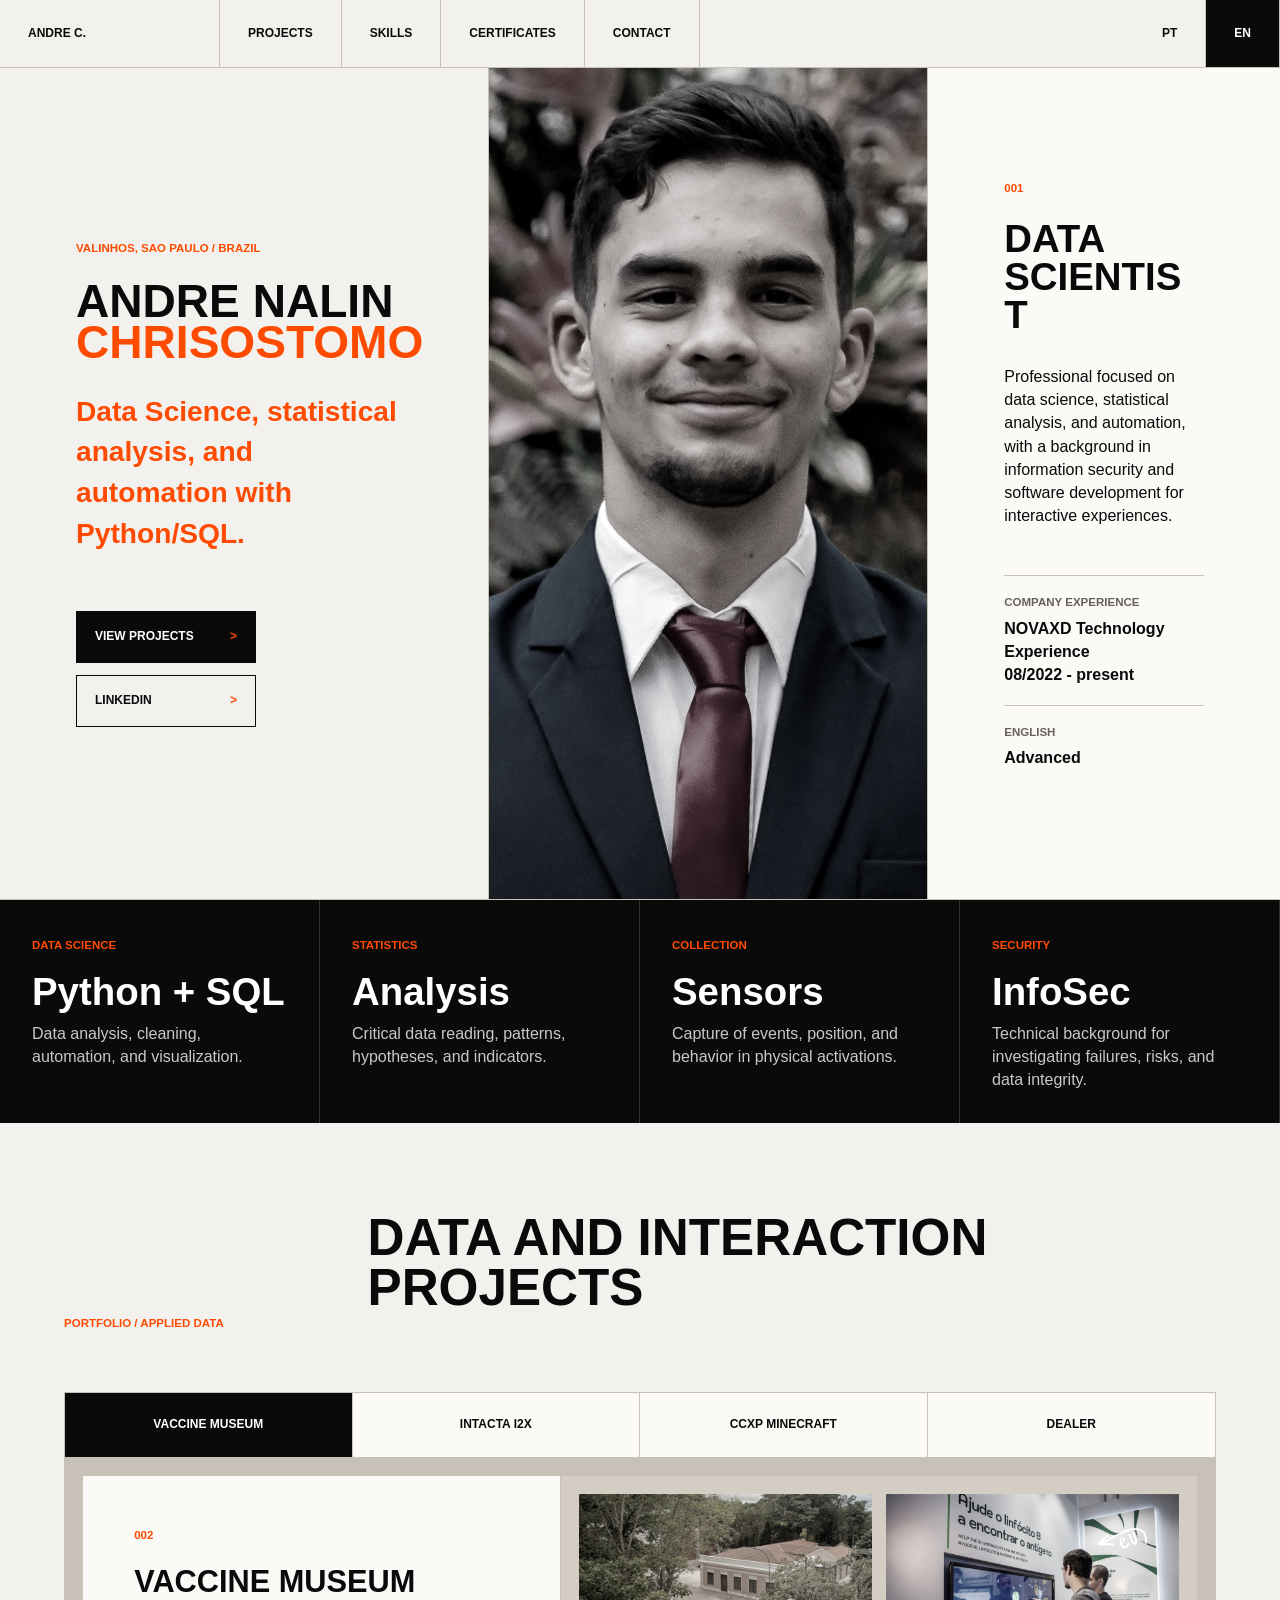
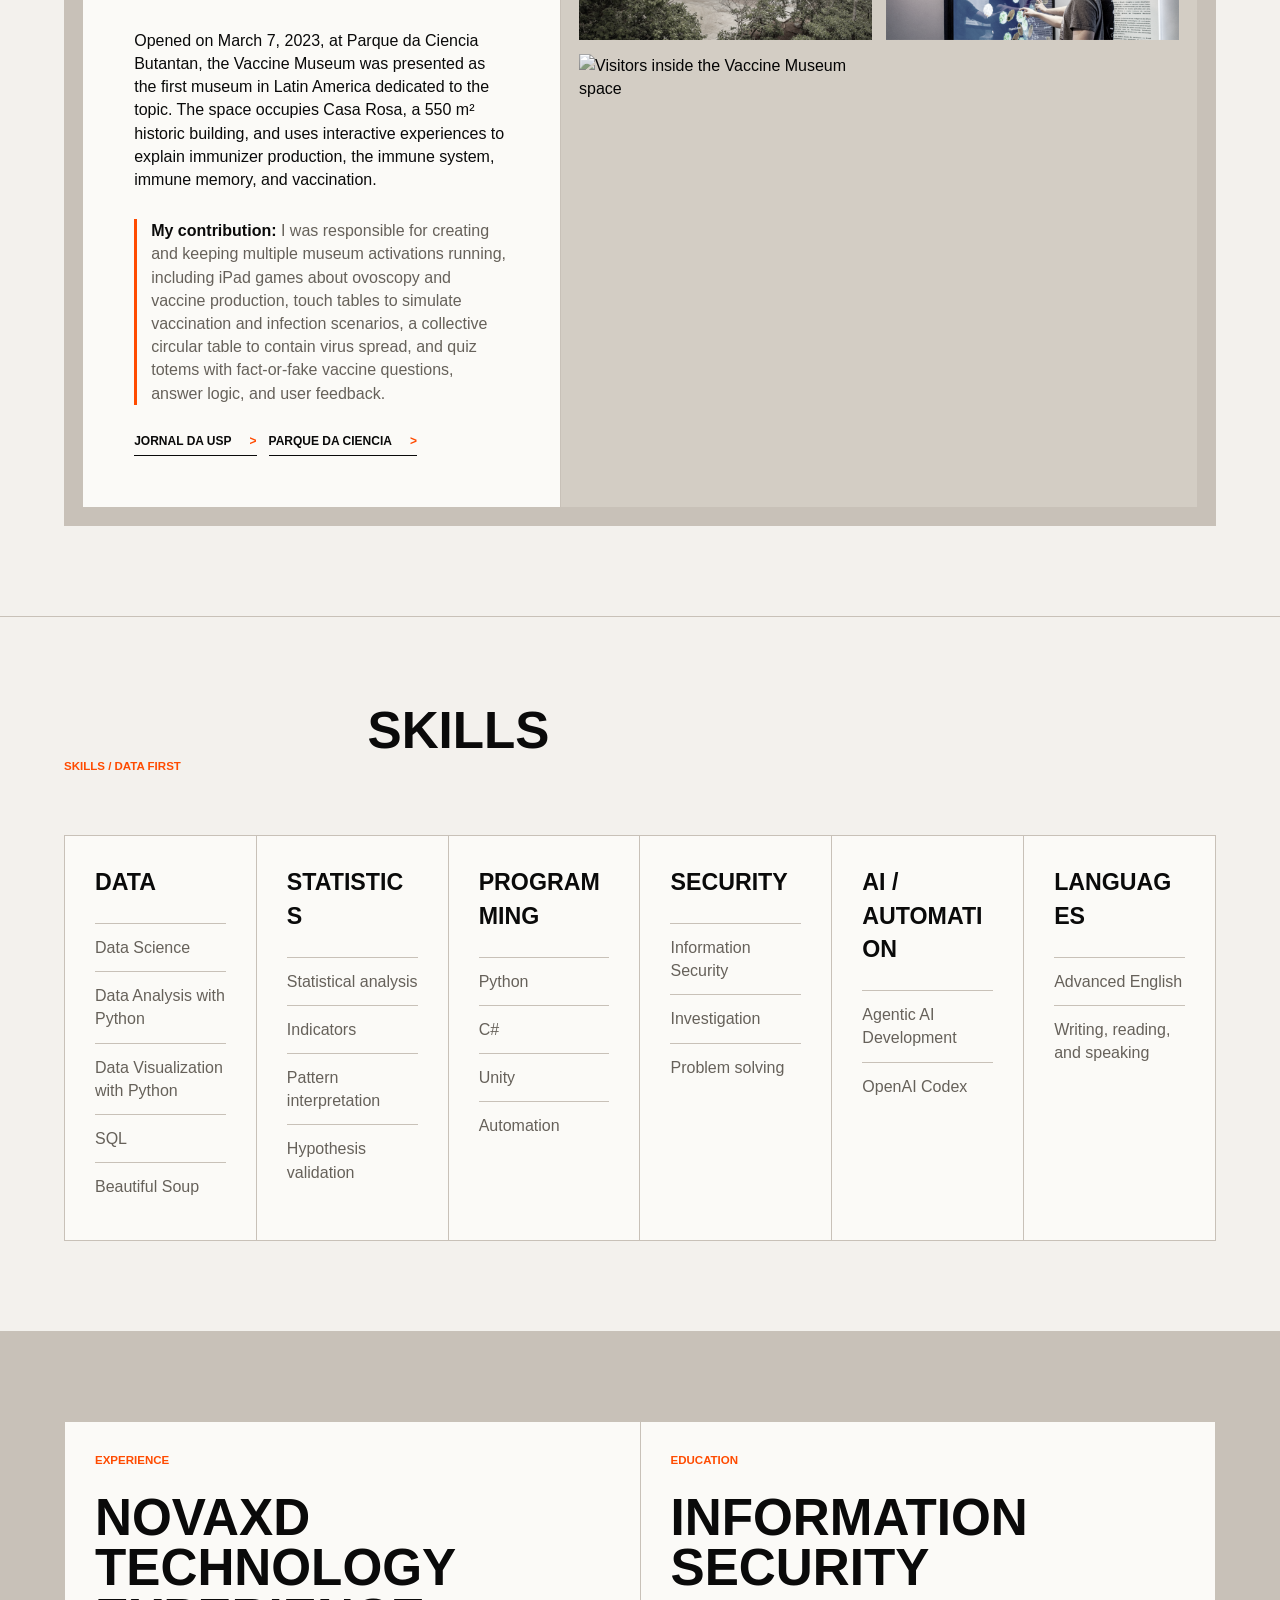
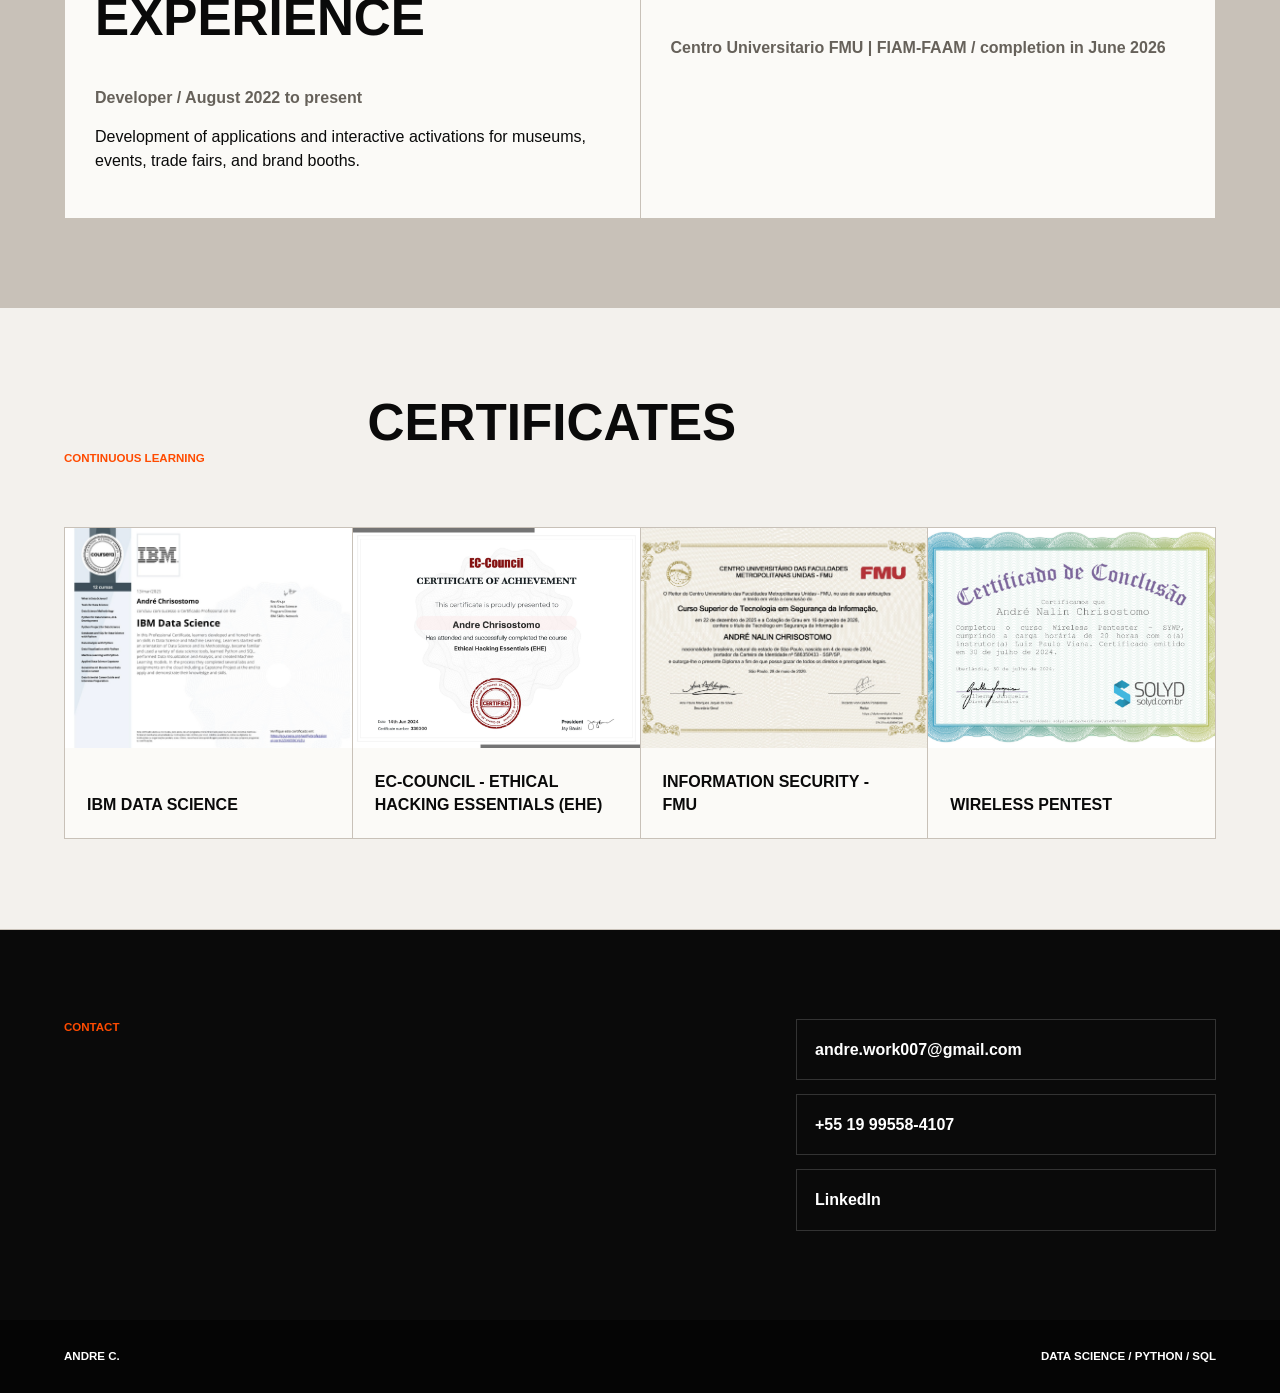
==== en.html @ 128c8c7e "Add language switcher" ====
<!doctype html>
<html lang="en">
  <head>
    <meta charset="utf-8">
    <meta name="viewport" content="width=device-width, initial-scale=1">
    <meta
      name="description"
      content="Resume of Andre Nalin Chrisostomo: data science, statistical analysis, Python, SQL, and data-oriented interactive projects."
    >
    <title>Andre Nalin Chrisostomo | Data Science, Python and SQL</title>
    <link rel="stylesheet" href="styles.css">
  </head>
  <body>
    <header class="site-header" aria-label="Main navigation">
      <a class="brand" href="en.html#top" aria-label="Andre Chrisostomo home">ANDRE C.</a>
      <nav>
        <a href="#projetos">Projects</a>
        <a href="#skills">Skills</a>
        <a href="#certificados">Certificates</a>
        <a href="#contato">Contact</a>
      </nav>
      <div class="language-switch" aria-label="Select language">
        <a href="index.html">PT</a>
        <a href="en.html" aria-current="page">EN</a>
      </div>
    </header>

    <main id="top">
      <section class="hero grid-panel" aria-labelledby="hero-title">
        <div class="hero-copy">
          <p class="eyebrow">Valinhos, Sao Paulo / Brazil</p>
          <h1 id="hero-title">
            ANDRE NALIN<br>
            <span>CHRISOSTOMO</span>
          </h1>
          <p class="lead">Data Science, statistical analysis, and automation with Python/SQL.</p>
          <div class="hero-actions" aria-label="Primary actions">
            <a class="button primary" href="#projetos">View projects</a>
            <a
              class="button"
              href="https://www.linkedin.com/in/andre-chrisostomo/"
              target="_blank"
              rel="noopener noreferrer"
            >LinkedIn</a>
          </div>
        </div>
        <figure class="hero-photo">
          <img src="foto-perfil.jpg" alt="Professional portrait of Andre Nalin Chrisostomo">
        </figure>
        <aside class="hero-card" aria-label="Professional summary">
          <p class="section-index">001</p>
          <h2>Data Scientist</h2>
          <p>
            Professional focused on data science, statistical analysis, and
            automation, with a background in information security and software
            development for interactive experiences.
          </p>
          <dl class="quick-facts">
            <div>
              <dt>Company experience</dt>
              <dd>NOVAXD Technology Experience<br>08/2022 - present</dd>
            </div>
            <div>
              <dt>English</dt>
              <dd>Advanced</dd>
            </div>
          </dl>
        </aside>
      </section>

      <section class="metrics" aria-label="Focus areas">
        <article>
          <span>Data Science</span>
          <strong>Python + SQL</strong>
          <p>Data analysis, cleaning, automation, and visualization.</p>
        </article>
        <article>
          <span>Statistics</span>
          <strong>Analysis</strong>
          <p>Critical data reading, patterns, hypotheses, and indicators.</p>
        </article>
        <article>
          <span>Collection</span>
          <strong>Sensors</strong>
          <p>Capture of events, position, and behavior in physical activations.</p>
        </article>
        <article>
          <span>Security</span>
          <strong>InfoSec</strong>
          <p>Technical background for investigating failures, risks, and data integrity.</p>
        </article>
      </section>

      <section id="projetos" class="section collection" aria-labelledby="projects-title">
        <div class="section-head">
          <p class="eyebrow">Portfolio / Applied data</p>
          <h2 id="projects-title">Data and interaction projects</h2>
        </div>

        <div class="project-tabs">
          <input type="radio" name="project-tab" id="tab-museu" checked>
          <input type="radio" name="project-tab" id="tab-intacta">
          <input type="radio" name="project-tab" id="tab-ccxp">
          <input type="radio" name="project-tab" id="tab-dealer">

          <div class="tab-list" role="tablist" aria-label="Featured projects">
            <label for="tab-museu" id="label-museu">Vaccine Museum</label>
            <label for="tab-intacta" id="label-intacta">Intacta i2x</label>
            <label for="tab-ccxp" id="label-ccxp">CCXP Minecraft</label>
            <label for="tab-dealer" id="label-dealer">Dealer</label>
          </div>

          <div class="tab-panels">
            <article class="tab-panel panel-museu" role="tabpanel" aria-labelledby="label-museu">
              <div class="project-copy">
                <p class="section-index">002</p>
                <h3>Vaccine Museum</h3>
                <p>
                  Opened on March 7, 2023, at Parque da Ciencia Butantan, the
                  Vaccine Museum was presented as the first museum in Latin America
                  dedicated to the topic. The space occupies Casa Rosa, a 550 m²
                  historic building, and uses interactive experiences to explain
                  immunizer production, the immune system, immune memory, and vaccination.
                </p>
                <p class="participation">
                  <strong>My contribution:</strong> I was responsible for creating
                  and keeping multiple museum activations running, including iPad
                  games about ovoscopy and vaccine production, touch tables to
                  simulate vaccination and infection scenarios, a collective circular
                  table to contain virus spread, and quiz totems with fact-or-fake
                  vaccine questions, answer logic, and user feedback.
                </p>
                <div class="link-row">
                  <a
                    href="https://jornal.usp.br/institucional/instituto-butantan-inaugura-o-primeiro-museu-da-vacina-da-america-latina/"
                    target="_blank"
                    rel="noopener noreferrer"
                  >Jornal da USP</a>
                  <a
                    href="https://parquedaciencia.butantan.gov.br/programacao/atracoes/museu-da-vacina"
                    target="_blank"
                    rel="noopener noreferrer"
                  >Parque da Ciencia</a>
                </div>
              </div>
              <div class="project-gallery" aria-label="Vaccine Museum images">
                <img src="MUSEU%20DA%20VACINA/Casa%20Rosa-3553e892b69c9b0f.jpg" alt="Casa Rosa at Parque da Ciencia Butantan">
                <img src="MUSEU%20DA%20VACINA/eu%20jogando.png" alt="Andre testing an interactive activation at the Vaccine Museum">
                <img src="MUSEU%20DA%20VACINA/eu%20na%20multid%C3%A3o.png" alt="Visitors inside the Vaccine Museum space">
              </div>
            </article>

            <article class="tab-panel panel-intacta no-gallery" role="tabpanel" aria-labelledby="label-intacta">
              <div class="project-copy">
                <p class="section-index">003</p>
                <h3>Intacta i2x</h3>
                <p>
                  Intacta 2 Xtend is a soybean biotechnology platform associated
                  with protection against key crop caterpillars and tolerance to
                  glyphosate and dicamba herbicides. Activations at agribusiness
                  fairs work as technical communication experiences to explain
                  crop management, productivity, and field technology.
                </p>
                <p class="participation">
                  <strong>My contribution:</strong> I developed interactions linked
                  to Intacta's cashback system and a visual decision-making
                  experience where the user needed to contain a pest before it
                  took over the crop field.
                </p>
                <div class="link-row">
                  <a
                    href="https://www.intactabr.com.br/pt-br/biotecnologias/intacta2-xtend.html"
                    target="_blank"
                    rel="noopener noreferrer"
                  >Intacta</a>
                  <a
                    href="https://www.bayer.com.br/pt-br/imprensa/noticias/2021/aprovacao-da-tecnologia-intacta-2xtend-pela-uniao-europeia"
                    target="_blank"
                    rel="noopener noreferrer"
                  >Bayer</a>
                </div>
              </div>
            </article>

            <article class="tab-panel panel-ccxp" role="tabpanel" aria-labelledby="label-ccxp">
              <div class="project-copy">
                <p class="section-index">004</p>
                <h3>CCXP Minecraft</h3>
                <p>
                  CCXP24 took place from December 5 to 8, 2024, in Sao Paulo, as a
                  major pop culture and geek entertainment convention. Warner Bros.
                  Pictures brought an interactive booth with special activations
                  for A Minecraft Movie, connecting the film campaign to a physical
                  fan experience.
                </p>
                <p class="participation">
                  <strong>My contribution:</strong> I was responsible for the
                  interaction data capture and interpretation system. Using a LiDAR
                  designed for indoor mapping, I built a system capable of detecting
                  laser interference within a defined area, calculating the
                  interference position, and sending that data to the interaction
                  in real time.
                </p>
                <div class="link-row">
                  <a
                    href="https://ccxp.com.br/imprensa/warner-bros-discovery-confirma-participacao-na-ccxp-24/"
                    target="_blank"
                    rel="noopener noreferrer"
                  >CCXP</a>
                  <a
                    href="https://gshow.globo.com/cultura-pop/noticia/ccxp-24-tudo-o-que-voce-precisa-saber-sobre-o-evento.ghtml"
                    target="_blank"
                    rel="noopener noreferrer"
                  >Gshow</a>
                </div>
              </div>
              <div class="project-gallery" aria-label="CCXP Minecraft activation images">
                <img src="CCXP/ativa%C3%A7%C3%A3o.jpg" alt="Interactive activation at the CCXP booth">
                <img src="CCXP/eu%20na%20ccxp.jpg" alt="Andre at CCXP">
                <img src="CCXP/eu%20programando.jpg" alt="Andre programming an activation at CCXP">
              </div>
            </article>

            <article class="tab-panel panel-dealer no-gallery" role="tabpanel" aria-labelledby="label-dealer">
              <div class="project-copy">
                <p class="section-index">005</p>
                <h3>Dealer / SemanAudio</h3>
                <p>
                  SemanAudio Sao Paulo 2026 was a technical and professional event
                  focused on the audio, lighting, LED, structure, and audiovisual
                  market. Dealer participated with a booth aimed at professionals
                  from the sector in a Sao Paulo edition.
                </p>
                <p class="participation">
                  <strong>My contribution:</strong> I developed an interactive quiz
                  to test participants' listening training, with challenges involving
                  stereo perception, frequency, delay, and other technical audio
                  aspects, turning user answers into a comparable result inside
                  the experience.
                </p>
                <div class="link-row">
                  <a
                    href="https://visitesaopaulo.com/evento/semanaudio-2026-2026/"
                    target="_blank"
                    rel="noopener noreferrer"
                  >SemanAudio</a>
                  <a
                    href="https://www.facebook.com/Dealerav/videos/primeiro-dia-de-semanaudio-sp-2026-foi-um-verdadeiro-sucesso-nosso-stand-bombou-/1621134702478660/"
                    target="_blank"
                    rel="noopener noreferrer"
                  >Dealer</a>
                </div>
              </div>
            </article>
          </div>
        </div>
      </section>

      <section id="skills" class="section skills-section" aria-labelledby="skills-title">
        <div class="section-head">
          <p class="eyebrow">Skills / Data first</p>
          <h2 id="skills-title">Skills</h2>
        </div>
        <div class="skills-grid">
          <article>
            <h3>Data</h3>
            <ul>
              <li>Data Science</li>
              <li>Data Analysis with Python</li>
              <li>Data Visualization with Python</li>
              <li>SQL</li>
              <li>Beautiful Soup</li>
            </ul>
          </article>
          <article>
            <h3>Statistics</h3>
            <ul>
              <li>Statistical analysis</li>
              <li>Indicators</li>
              <li>Pattern interpretation</li>
              <li>Hypothesis validation</li>
            </ul>
          </article>
          <article>
            <h3>Programming</h3>
            <ul>
              <li>Python</li>
              <li>C#</li>
              <li>Unity</li>
              <li>Automation</li>
            </ul>
          </article>
          <article>
            <h3>Security</h3>
            <ul>
              <li>Information Security</li>
              <li>Investigation</li>
              <li>Problem solving</li>
            </ul>
          </article>
          <article>
            <h3>AI / Automation</h3>
            <ul>
              <li>Agentic AI Development</li>
              <li>OpenAI Codex</li>
            </ul>
          </article>
          <article>
            <h3>Languages</h3>
            <ul>
              <li>Advanced English</li>
              <li>Writing, reading, and speaking</li>
            </ul>
          </article>
        </div>
      </section>

      <section class="section split" aria-labelledby="experience-title">
        <div>
          <p class="eyebrow">Experience</p>
          <h2 id="experience-title">NOVAXD Technology Experience</h2>
          <p class="lead-small">Developer / August 2022 to present</p>
          <p>
            Development of applications and interactive activations for museums,
            events, trade fairs, and brand booths.
          </p>
        </div>
        <div>
          <p class="eyebrow">Education</p>
          <h2>Information Security</h2>
          <p class="lead-small">Centro Universitario FMU | FIAM-FAAM / completion in June 2026</p>
        </div>
      </section>

      <section id="certificados" class="section certificates" aria-labelledby="cert-title">
        <div class="section-head">
          <p class="eyebrow">Continuous learning</p>
          <h2 id="cert-title">Certificates</h2>
        </div>
        <div class="certificate-grid">
          <a href="CERTIFICADOS/ibm%20data%20science.jpg" target="_blank" rel="noopener noreferrer">
            <img src="CERTIFICADOS/ibm%20data%20science.jpg" alt="IBM Data Science certificate">
            <span>IBM Data Science</span>
          </a>
          <a href="CERTIFICADOS/ec.jpg" target="_blank" rel="noopener noreferrer">
            <img src="CERTIFICADOS/ec.jpg" alt="EC-Council Ethical Hacking Essentials certificate">
            <span>EC-Council - Ethical Hacking Essentials (EHE)</span>
          </a>
          <a href="CERTIFICADOS/gradua%C3%A7%C3%A3o%20.jpg" target="_blank" rel="noopener noreferrer">
            <img src="CERTIFICADOS/gradua%C3%A7%C3%A3o%20.jpg" alt="Graduation document">
            <span>Information Security - FMU</span>
          </a>
          <a href="CERTIFICADOS/wireless%20pentest.pdf" target="_blank" rel="noopener noreferrer">
            <img src="CERTIFICADOS/wireless-pentest.png" alt="Wireless Pentest certificate">
            <span>Wireless Pentest</span>
          </a>
        </div>
      </section>

      <section id="contato" class="contact" aria-labelledby="contact-label">
        <div>
          <p id="contact-label" class="eyebrow">Contact</p>
        </div>
        <address>
          <a href="mailto:andre.work007@gmail.com">andre.work007@gmail.com</a>
          <a href="https://wa.me/5519995584107" target="_blank" rel="noopener noreferrer">+55 19 99558-4107</a>
          <a href="https://www.linkedin.com/in/andre-chrisostomo/" target="_blank" rel="noopener noreferrer">LinkedIn</a>
        </address>
      </section>
    </main>

    <footer class="site-footer">
      <span>ANDRE C.</span>
      <span>Data Science / Python / SQL</span>
    </footer>
  </body>
</html>
---- styles.css ----
:root {
  color-scheme: light;
  --bg: #f3f1ed;
  --ink: #0a0a0a;
  --muted: #66615a;
  --line: #c8c1b8;
  --accent: #ff4b00;
  --panel: #fbfaf7;
}

* {
  box-sizing: border-box;
}

html {
  scroll-behavior: smooth;
}

body {
  margin: 0;
  background: var(--bg);
  color: var(--ink);
  font-family: Arial, Helvetica, sans-serif;
  line-height: 1.45;
}

a {
  color: inherit;
  text-decoration: none;
}

a:focus-visible,
button:focus-visible {
  outline: 3px solid var(--accent);
  outline-offset: 3px;
}

img {
  display: block;
  max-width: 100%;
}

.site-header {
  position: sticky;
  top: 0;
  z-index: 10;
  display: grid;
  grid-template-columns: 220px 1fr auto;
  min-height: 68px;
  border-bottom: 1px solid var(--line);
  background: rgba(243, 241, 237, 0.94);
  backdrop-filter: blur(12px);
}

.brand,
.site-header nav a,
.language-switch a {
  display: flex;
  align-items: center;
  border-right: 1px solid var(--line);
  padding: 0 28px;
  font-size: 0.75rem;
  font-weight: 800;
  letter-spacing: 0;
  text-transform: uppercase;
}

.site-header nav {
  display: flex;
}

.language-switch {
  display: flex;
}

.language-switch a[aria-current="page"] {
  background: var(--ink);
  color: white;
}

.site-header nav a:hover,
.language-switch a:hover,
.link-row a:hover,
.contact a:hover {
  color: var(--accent);
}

.grid-panel {
  border-bottom: 1px solid var(--line);
}

.hero {
  display: grid;
  grid-template-columns: minmax(280px, 1fr) minmax(300px, 0.9fr) minmax(280px, 0.72fr);
  min-height: calc(100vh - 68px);
}

.hero-copy,
.hero-card {
  padding: clamp(32px, 6vw, 76px);
}

.hero-copy {
  display: flex;
  flex-direction: column;
  justify-content: center;
  border-right: 1px solid var(--line);
}

.eyebrow,
.section-index {
  margin: 0 0 24px;
  color: var(--accent);
  font-size: 0.72rem;
  font-weight: 800;
  text-transform: uppercase;
}

h1,
h2,
h3,
p {
  margin-top: 0;
}

h1 {
  margin-bottom: 28px;
  font-size: clamp(2.8rem, 3.6vw, 5.1rem);
  line-height: 0.9;
  text-transform: uppercase;
}

h1 span,
.lead {
  color: var(--accent);
}

.lead {
  max-width: 560px;
  font-size: clamp(1.35rem, 2.2vw, 2rem);
  font-weight: 800;
}

.lead-small {
  color: var(--muted);
  font-weight: 800;
}

.hero-actions,
.link-row {
  display: flex;
  flex-wrap: wrap;
  gap: 12px;
  margin-top: 28px;
}

.button {
  display: inline-flex;
  align-items: center;
  justify-content: space-between;
  min-width: 180px;
  min-height: 52px;
  border: 1px solid var(--ink);
  padding: 0 18px;
  font-size: 0.75rem;
  font-weight: 800;
  text-transform: uppercase;
}

.button::after,
.link-row a::after {
  content: ">";
  color: var(--accent);
  margin-left: 18px;
}

.button.primary {
  background: var(--ink);
  color: white;
}

.hero-photo {
  min-height: 520px;
  margin: 0;
  border-right: 1px solid var(--line);
  background: #111;
}

.hero-photo img {
  width: 100%;
  height: 100%;
  object-fit: cover;
  filter: grayscale(0.9) contrast(1.08);
}

.hero-card {
  display: flex;
  flex-direction: column;
  justify-content: center;
  background: var(--panel);
}

.section h2,
.contact h2 {
  font-size: clamp(2rem, 4vw, 4.25rem);
  line-height: 0.98;
  text-transform: uppercase;
}

.hero-card h2 {
  font-size: clamp(2rem, 3vw, 3.75rem);
  line-height: 0.98;
  overflow-wrap: anywhere;
  text-transform: uppercase;
}

.quick-facts {
  margin: 32px 0 0;
}

.quick-facts div {
  border-top: 1px solid var(--line);
  padding: 18px 0;
}

.quick-facts dt {
  color: var(--muted);
  font-size: 0.72rem;
  font-weight: 800;
  text-transform: uppercase;
}

.quick-facts dd {
  margin: 6px 0 0;
  font-weight: 800;
}

.metrics {
  display: grid;
  grid-template-columns: repeat(4, 1fr);
  background: var(--ink);
  color: white;
}

.metrics article {
  min-height: 170px;
  border-right: 1px solid #333;
  padding: 32px;
}

.metrics span {
  color: var(--accent);
  font-size: 0.72rem;
  font-weight: 800;
  text-transform: uppercase;
}

.metrics strong {
  display: block;
  margin: 18px 0 10px;
  font-size: clamp(1.7rem, 3vw, 3rem);
  line-height: 1;
}

.metrics p {
  color: #c9c9c9;
  margin: 0;
}

.section {
  padding: clamp(48px, 7vw, 96px) clamp(20px, 5vw, 72px);
  border-bottom: 1px solid var(--line);
}

.section-head {
  display: grid;
  grid-template-columns: minmax(180px, 0.32fr) 1fr;
  gap: 32px;
  align-items: end;
  margin-bottom: 36px;
}

.skills-grid,
.certificate-grid,
.split {
  display: grid;
  gap: 1px;
  background: var(--line);
  border: 1px solid var(--line);
}

.tab-panel,
.skills-grid article,
.split > div,
.certificate-grid a {
  background: var(--panel);
}

.project-tabs {
  position: relative;
  overflow: hidden;
  border: 1px solid var(--line);
  background: var(--panel);
}

.project-tabs > input {
  position: absolute;
  top: 0;
  left: 0;
  opacity: 0;
  width: 1px;
  height: 1px;
}

.tab-list {
  display: grid;
  grid-template-columns: repeat(4, 1fr);
  border-bottom: 1px solid var(--line);
}

.tab-list label {
  display: flex;
  min-height: 64px;
  align-items: center;
  justify-content: center;
  border-right: 1px solid var(--line);
  cursor: pointer;
  font-size: 0.75rem;
  font-weight: 900;
  text-align: center;
  text-transform: uppercase;
}

.tab-list label:last-child {
  border-right: 0;
}

.tab-list label:hover {
  color: var(--accent);
}

#tab-museu:checked ~ .tab-list label[for="tab-museu"],
#tab-intacta:checked ~ .tab-list label[for="tab-intacta"],
#tab-ccxp:checked ~ .tab-list label[for="tab-ccxp"],
#tab-dealer:checked ~ .tab-list label[for="tab-dealer"] {
  background: var(--ink);
  color: white;
}

#tab-museu:focus-visible ~ .tab-list label[for="tab-museu"],
#tab-intacta:focus-visible ~ .tab-list label[for="tab-intacta"],
#tab-ccxp:focus-visible ~ .tab-list label[for="tab-ccxp"],
#tab-dealer:focus-visible ~ .tab-list label[for="tab-dealer"] {
  outline: 3px solid var(--accent);
  outline-offset: -3px;
}

.tab-panels {
  display: grid;
}

.tab-panel {
  display: none;
  grid-template-columns: minmax(320px, 0.75fr) minmax(320px, 1fr);
  gap: 1px;
  min-height: 360px;
  background: var(--line);
  padding: 18px;
}

.tab-panel.no-gallery {
  grid-template-columns: 1fr;
}

#tab-museu:checked ~ .tab-panels .panel-museu,
#tab-intacta:checked ~ .tab-panels .panel-intacta,
#tab-ccxp:checked ~ .tab-panels .panel-ccxp,
#tab-dealer:checked ~ .tab-panels .panel-dealer {
  display: grid;
}

.project-copy {
  display: flex;
  flex-direction: column;
  justify-content: center;
  background: var(--panel);
  padding: clamp(28px, 4vw, 56px);
}

.tab-panel h3 {
  font-size: clamp(1.8rem, 2.4vw, 3rem);
  line-height: 1;
  text-transform: uppercase;
}

.participation {
  border-left: 3px solid var(--accent);
  margin: 12px 0 0;
  padding-left: 14px;
  color: var(--muted);
}

.participation strong {
  color: var(--ink);
}

.project-gallery {
  display: grid;
  grid-template-columns: repeat(2, minmax(0, 1fr));
  align-content: start;
  gap: 14px;
  background: #d3cdc4;
  padding: 18px;
}

.project-gallery img {
  width: 100%;
  height: auto;
  object-fit: contain;
  filter: grayscale(0.75) contrast(1.05);
}

.skills-grid h3 {
  font-size: 1.45rem;
  overflow-wrap: anywhere;
  text-transform: uppercase;
}

.link-row a {
  border-bottom: 1px solid var(--ink);
  padding-bottom: 5px;
  font-size: 0.75rem;
  font-weight: 800;
  text-transform: uppercase;
}

.skills-grid {
  grid-template-columns: repeat(auto-fit, minmax(180px, 1fr));
}

.skills-grid article,
.split > div {
  min-width: 0;
  padding: 30px;
}

.skills-grid ul {
  margin: 0;
  padding: 0;
  list-style: none;
}

.skills-grid li {
  border-top: 1px solid var(--line);
  padding: 12px 0;
  color: var(--muted);
}

.split {
  grid-template-columns: 1fr 1fr;
}

.certificate-grid {
  grid-template-columns: repeat(4, 1fr);
}

.certificate-grid a {
  display: grid;
  grid-template-rows: 220px auto;
  min-height: 300px;
}

.certificate-grid img {
  width: 100%;
  height: 220px;
  object-fit: cover;
  object-position: top;
  filter: grayscale(0.2);
}

.certificate-grid span:not(.pdf-card) {
  align-self: end;
  padding: 22px;
  font-weight: 800;
  text-transform: uppercase;
}

.pdf-card {
  display: flex;
  align-items: center;
  justify-content: center;
  min-height: 220px;
  background: var(--ink);
  color: var(--accent);
  font-size: 4rem;
  font-weight: 900;
}

.contact {
  display: grid;
  grid-template-columns: 1fr minmax(280px, 420px);
  gap: 36px;
  padding: clamp(48px, 7vw, 96px) clamp(20px, 5vw, 72px);
  background: var(--ink);
  color: white;
}

.contact address {
  display: grid;
  gap: 14px;
  align-content: center;
  font-style: normal;
}

.contact a {
  border: 1px solid #333;
  padding: 18px;
  font-weight: 800;
  overflow-wrap: anywhere;
}

.site-footer {
  display: flex;
  justify-content: space-between;
  gap: 20px;
  padding: 28px clamp(20px, 5vw, 72px);
  background: #050505;
  color: white;
  font-size: 0.72rem;
  font-weight: 800;
  text-transform: uppercase;
}

@media (max-width: 980px) {
  .site-header {
    grid-template-columns: 1fr;
  }

  .brand {
    min-height: 56px;
    border-bottom: 1px solid var(--line);
  }

  .site-header nav {
    overflow-x: auto;
  }

  .language-switch {
    border-top: 1px solid var(--line);
  }

  .language-switch a {
    min-height: 48px;
    width: 50%;
    justify-content: center;
  }

  .site-header nav a {
    min-height: 52px;
    white-space: nowrap;
  }

  .hero,
  .section-head,
  .skills-grid,
  .certificate-grid,
  .split,
  .contact {
    grid-template-columns: 1fr;
  }

  .hero {
    min-height: auto;
  }

  .hero-copy,
  .hero-photo,
  .hero-card {
    border-right: 0;
    border-bottom: 1px solid var(--line);
  }

  .hero-photo {
    min-height: 420px;
  }

  .tab-list,
  .tab-panel {
    grid-template-columns: 1fr;
  }

  .tab-panel {
    min-height: auto;
    padding: 12px;
  }

  .project-gallery img {
    height: 220px;
  }

  .metrics {
    grid-template-columns: repeat(2, 1fr);
  }
}

@media (max-width: 560px) {
  .brand,
  .site-header nav a,
  .language-switch a {
    padding: 0 16px;
  }

  .hero-copy,
  .hero-card,
  .section,
  .contact {
    padding: 32px 18px;
  }

  .metrics {
    grid-template-columns: 1fr;
  }

  .metrics article {
    min-height: auto;
  }

  .button {
    width: 100%;
  }

  .project-gallery {
    grid-template-columns: 1fr;
  }

  .project-gallery img {
    height: 190px;
  }

  .site-footer {
    flex-direction: column;
  }
}
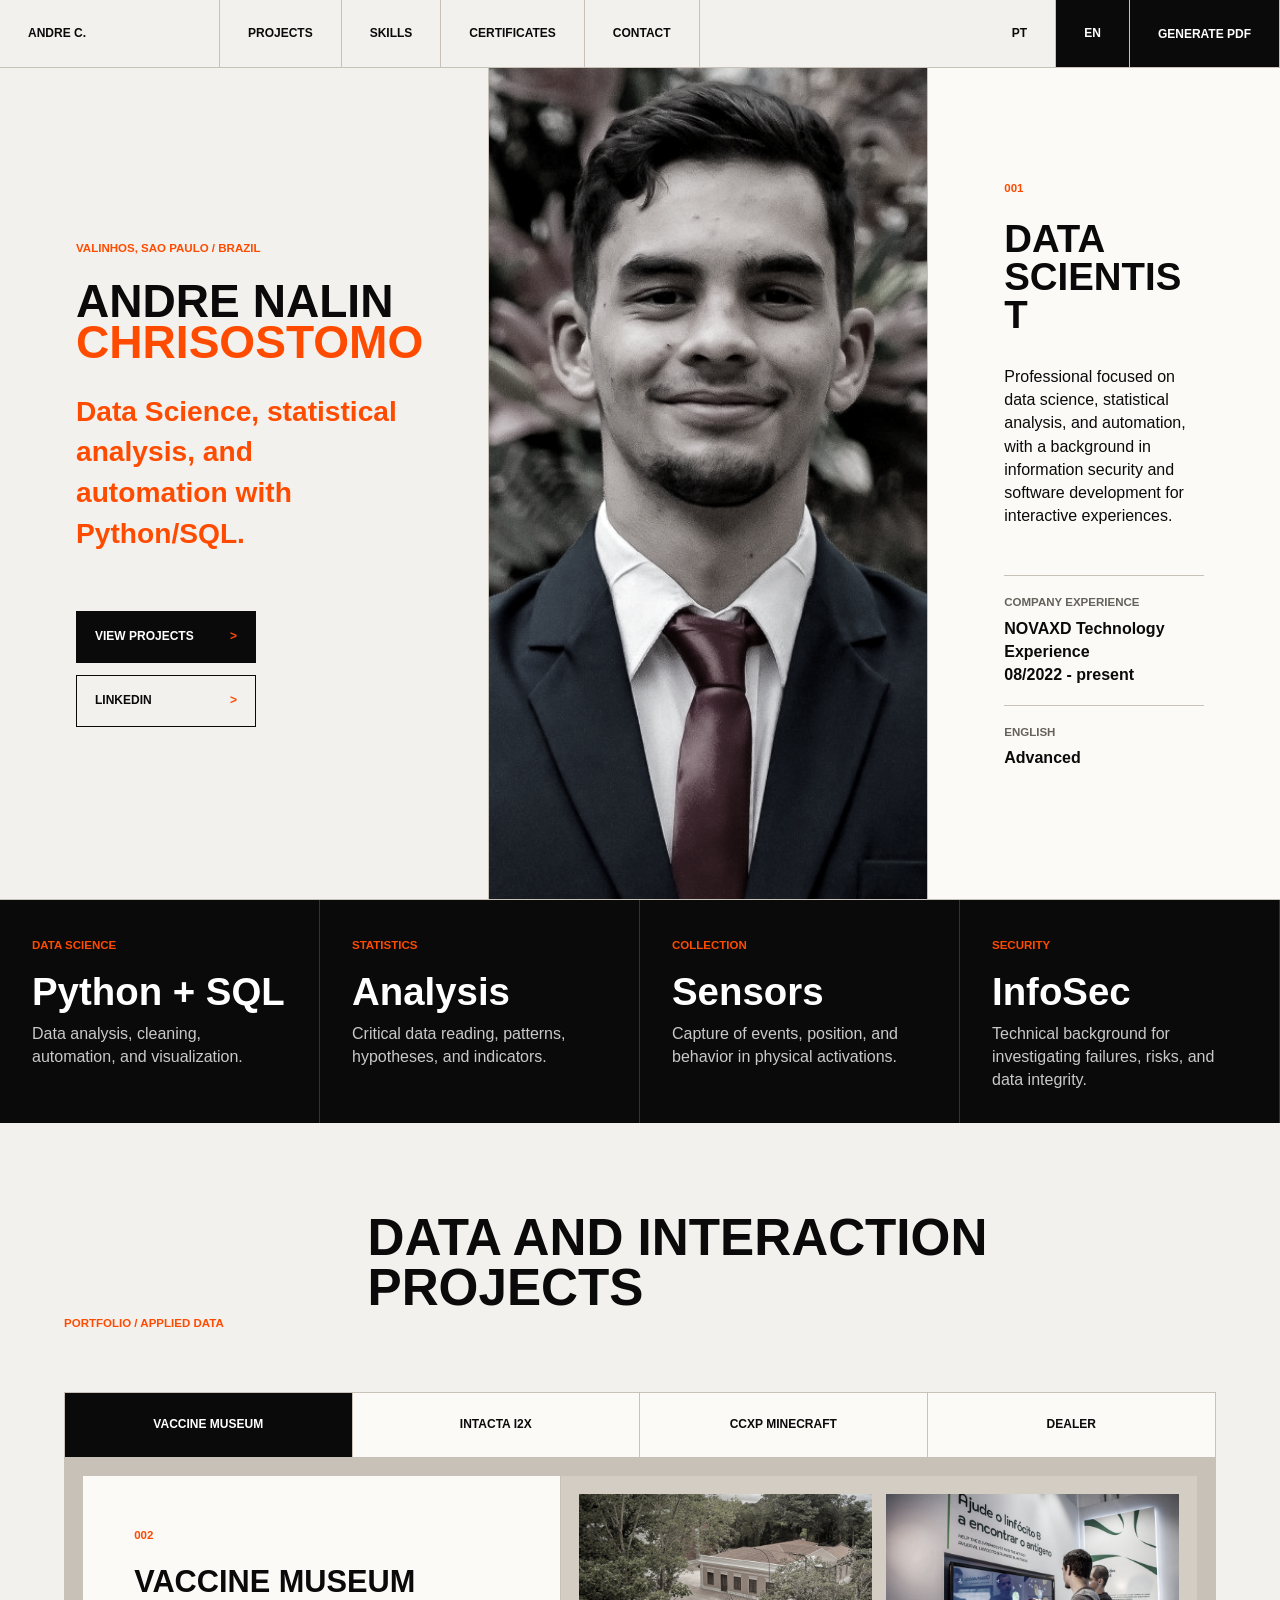
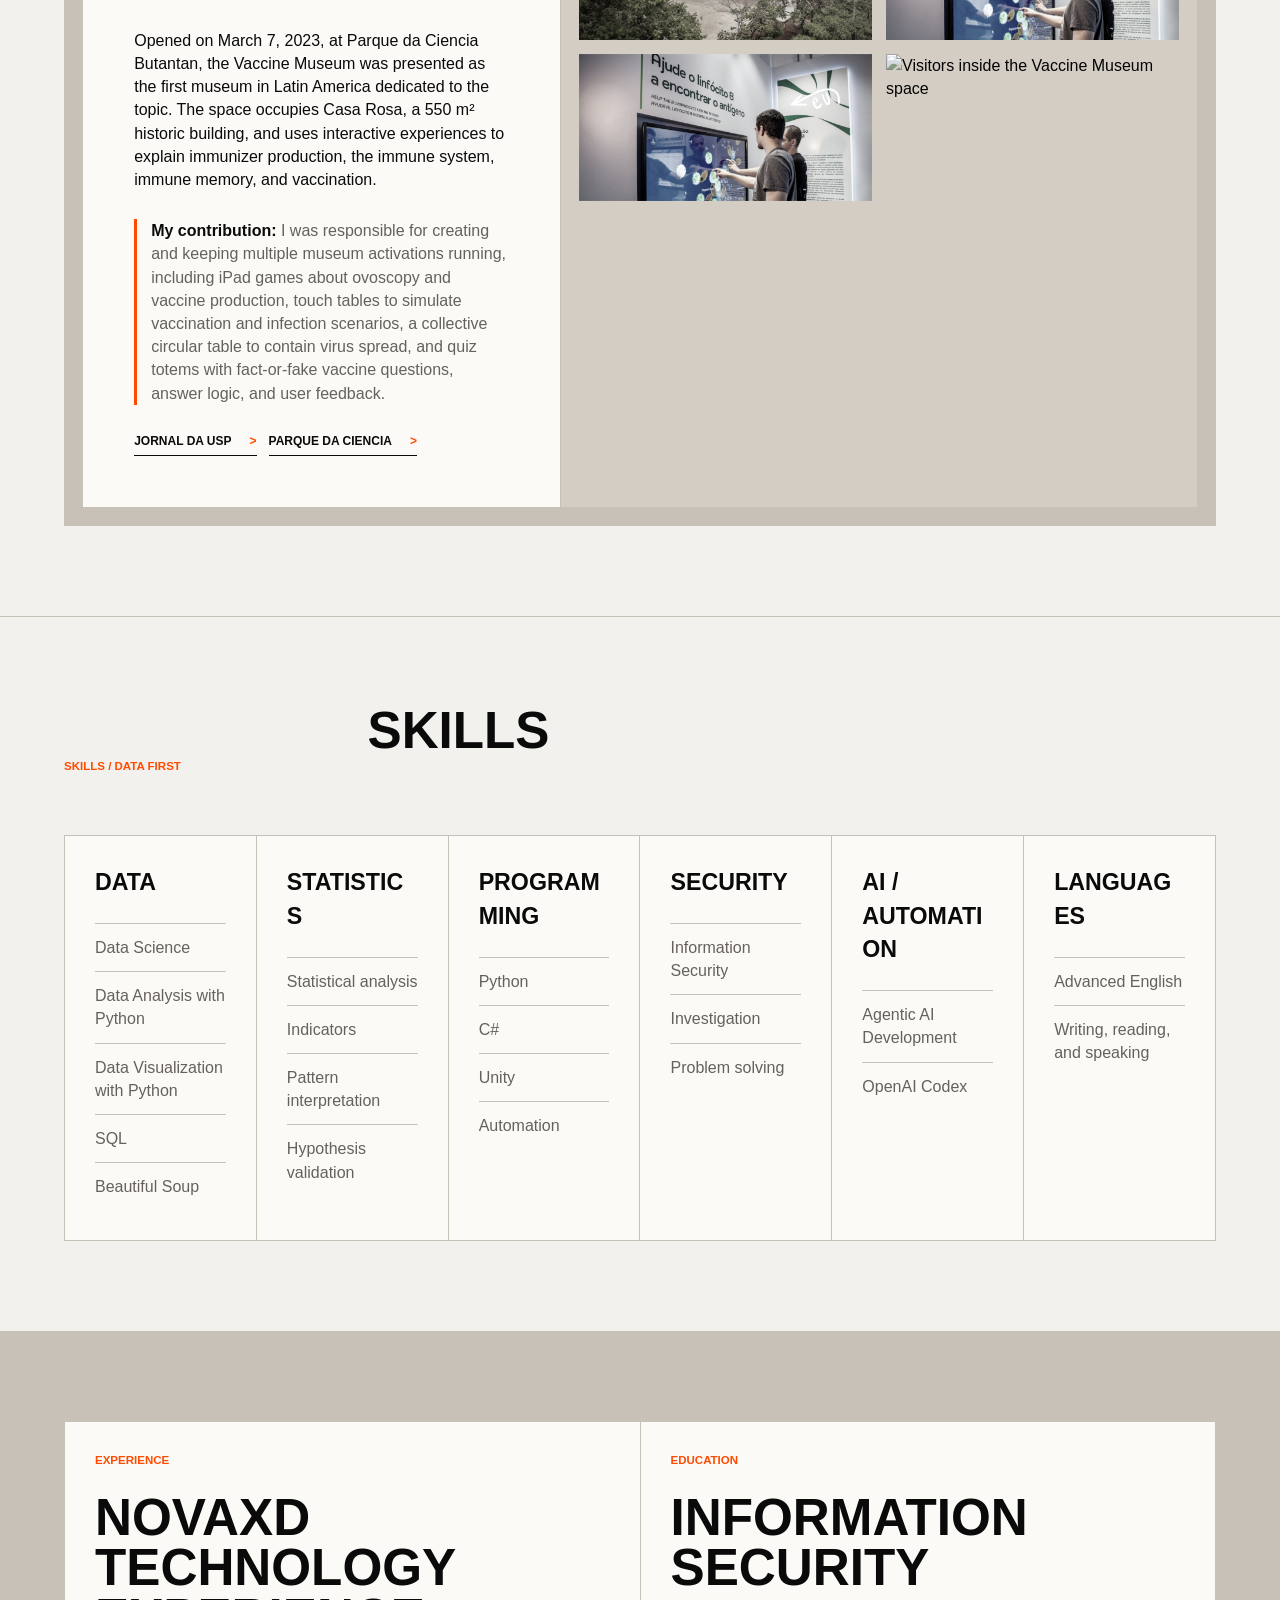
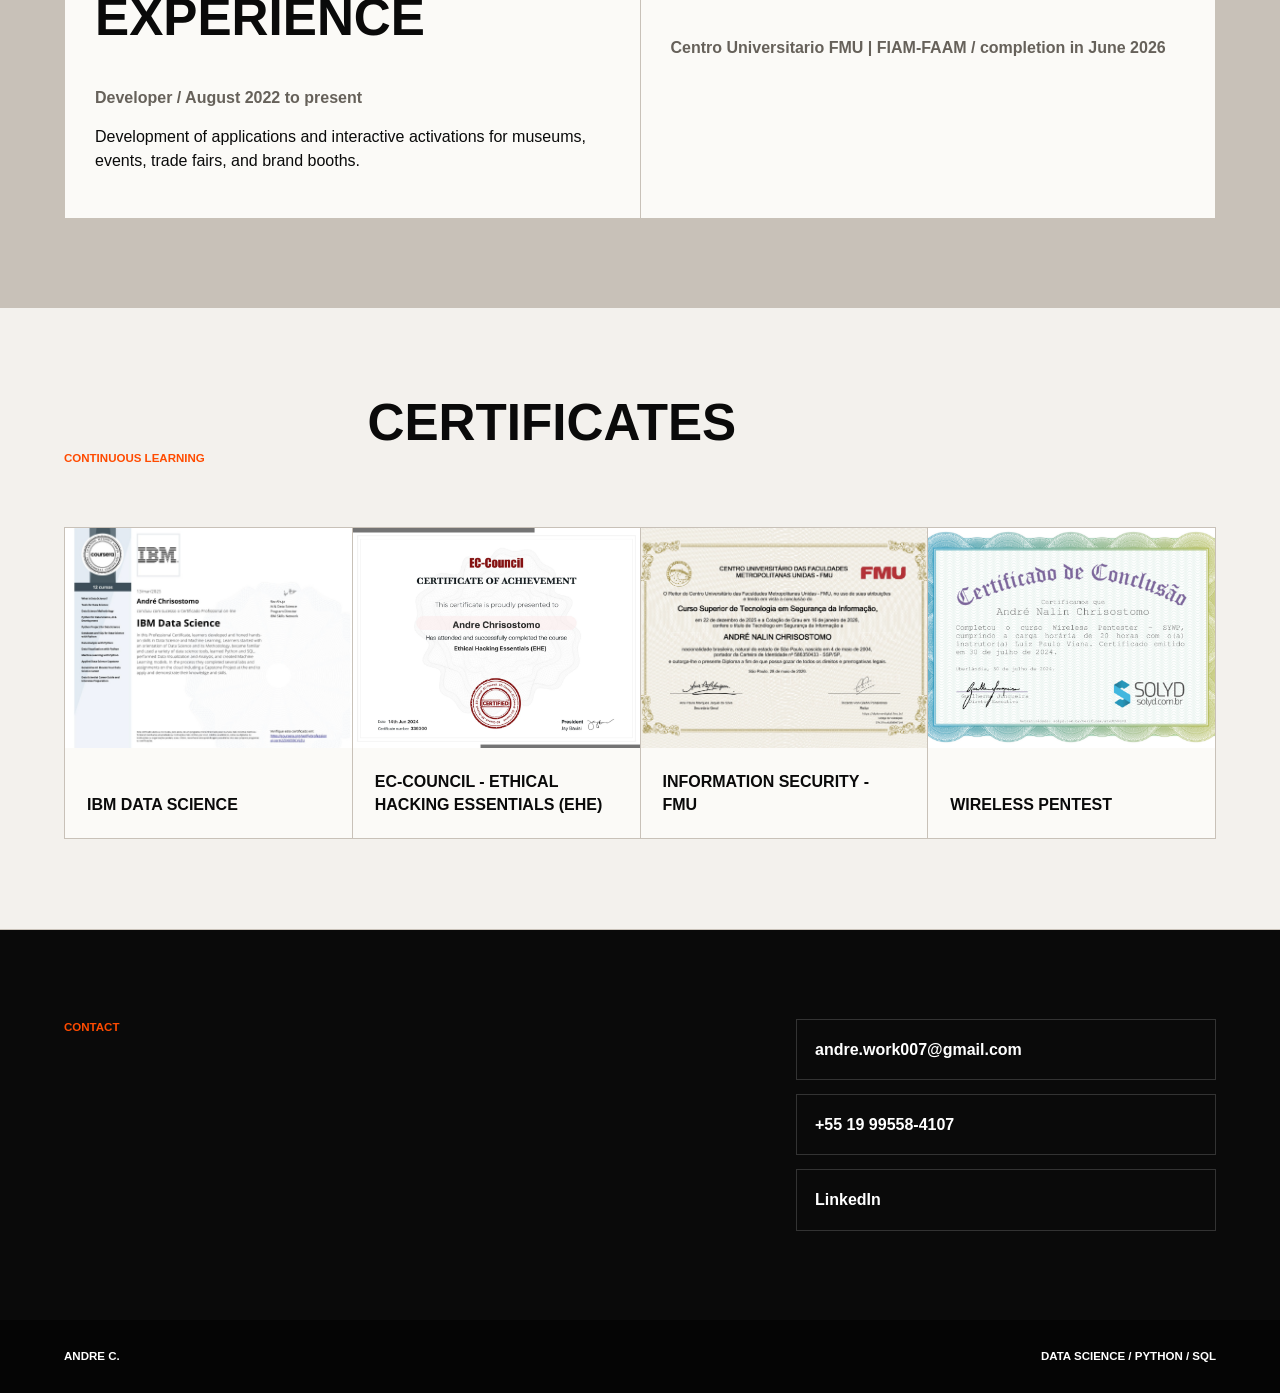
==== commit d6a5ca9c: "Add printable resume view" ====
--- a/en.html
+++ b/en.html
@@ -9,6 +9,7 @@
     >
     <title>Andre Nalin Chrisostomo | Data Science, Python and SQL</title>
     <link rel="stylesheet" href="styles.css">
+    <script src="print.js" defer></script>
   </head>
   <body>
     <header class="site-header" aria-label="Main navigation">
@@ -23,6 +24,7 @@
         <a href="index.html">PT</a>
         <a href="en.html" aria-current="page">EN</a>
       </div>
+      <button class="print-button" type="button" data-print>Generate PDF</button>
     </header>
 
     <main id="top">
@@ -145,6 +147,7 @@
               </div>
               <div class="project-gallery" aria-label="Vaccine Museum images">
                 <img src="MUSEU%20DA%20VACINA/Casa%20Rosa-3553e892b69c9b0f.jpg" alt="Casa Rosa at Parque da Ciencia Butantan">
+                <img src="MUSEU%20DA%20VACINA/Museu%20da%20Vacina_jogo-9cd5b6723157b8da.jpg" alt="Interactive Vaccine Museum game">
                 <img src="MUSEU%20DA%20VACINA/eu%20jogando.png" alt="Andre testing an interactive activation at the Vaccine Museum">
                 <img src="MUSEU%20DA%20VACINA/eu%20na%20multid%C3%A3o.png" alt="Visitors inside the Vaccine Museum space">
               </div>
--- a/styles.css
+++ b/styles.css
@@ -45,7 +45,7 @@
   top: 0;
   z-index: 10;
   display: grid;
-  grid-template-columns: 220px 1fr auto;
+  grid-template-columns: 220px 1fr auto auto;
   min-height: 68px;
   border-bottom: 1px solid var(--line);
   background: rgba(243, 241, 237, 0.94);
@@ -54,7 +54,8 @@
 
 .brand,
 .site-header nav a,
-.language-switch a {
+.language-switch a,
+.print-button {
   display: flex;
   align-items: center;
   border-right: 1px solid var(--line);
@@ -65,6 +66,16 @@
   text-transform: uppercase;
 }
 
+.print-button {
+  border-top: 0;
+  border-bottom: 0;
+  border-left: 0;
+  background: var(--ink);
+  color: white;
+  cursor: pointer;
+  font-family: inherit;
+}
+
 .site-header nav {
   display: flex;
 }
@@ -80,6 +91,7 @@
 
 .site-header nav a:hover,
 .language-switch a:hover,
+.print-button:hover,
 .link-row a:hover,
 .contact a:hover {
   color: var(--accent);
@@ -555,6 +567,11 @@
     justify-content: center;
   }
 
+  .print-button {
+    min-height: 48px;
+    justify-content: center;
+  }
+
   .site-header nav a {
     min-height: 52px;
     white-space: nowrap;
@@ -606,7 +623,8 @@
 @media (max-width: 560px) {
   .brand,
   .site-header nav a,
-  .language-switch a {
+  .language-switch a,
+  .print-button {
     padding: 0 16px;
   }
 
@@ -641,3 +659,78 @@
     flex-direction: column;
   }
 }
+
+@media print {
+  @page {
+    margin: 12mm;
+  }
+
+  html {
+    scroll-behavior: auto;
+  }
+
+  body {
+    background: white;
+    color: black;
+  }
+
+  .site-header,
+  .hero-actions,
+  .tab-list,
+  .project-tabs > input {
+    display: none !important;
+  }
+
+  .hero,
+  .metrics,
+  .section-head,
+  .tab-panel,
+  .skills-grid,
+  .certificate-grid,
+  .split,
+  .contact {
+    display: grid !important;
+    grid-template-columns: 1fr !important;
+  }
+
+  .hero,
+  .section,
+  .contact {
+    padding: 18px 0;
+  }
+
+  .hero-photo {
+    min-height: auto;
+  }
+
+  .hero-photo img {
+    max-height: 220px;
+    object-fit: contain;
+  }
+
+  .project-tabs {
+    overflow: visible;
+    border: 0;
+  }
+
+  .tab-panel {
+    page-break-inside: avoid;
+    break-inside: avoid;
+    margin-bottom: 16px;
+    padding: 0;
+  }
+
+  .project-gallery {
+    grid-template-columns: repeat(2, 1fr);
+  }
+
+  .project-gallery img,
+  .certificate-grid img {
+    max-height: 180px;
+    object-fit: contain;
+  }
+
+  a {
+    color: black;
+  }
+}
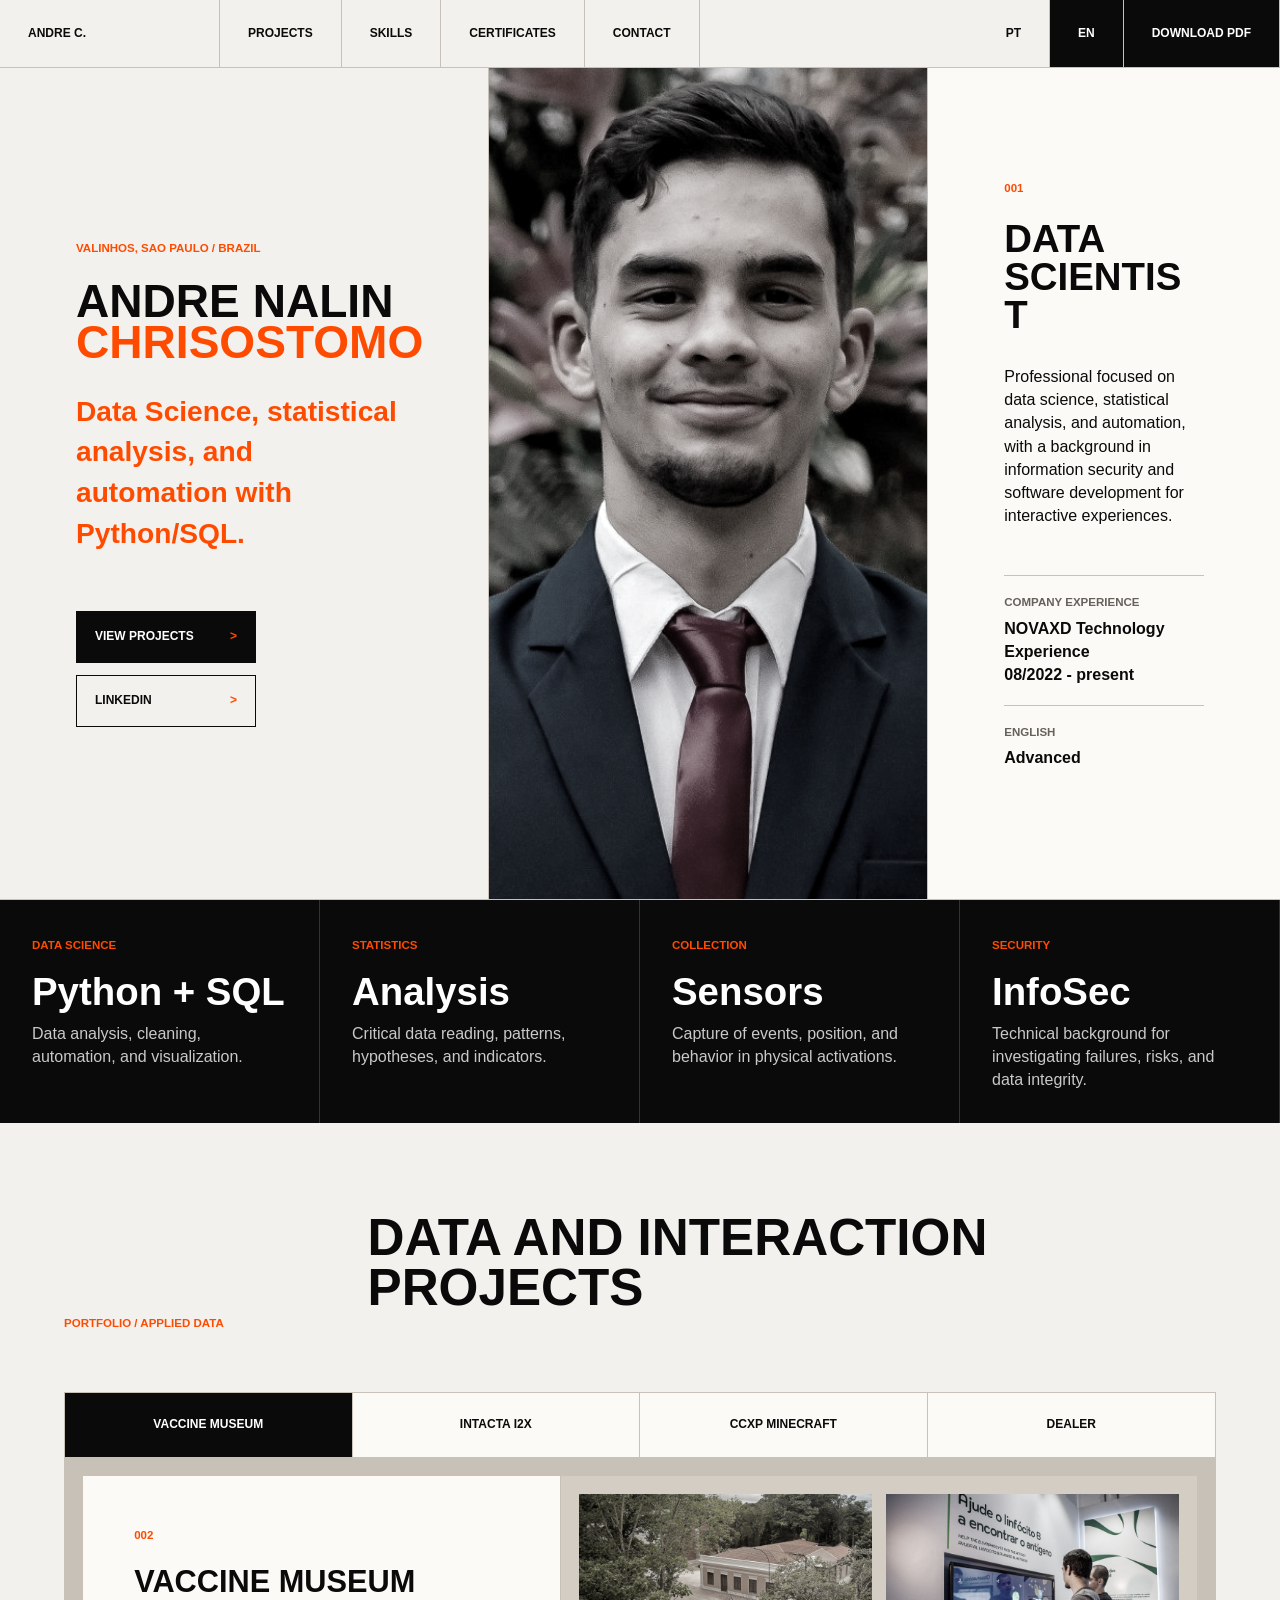
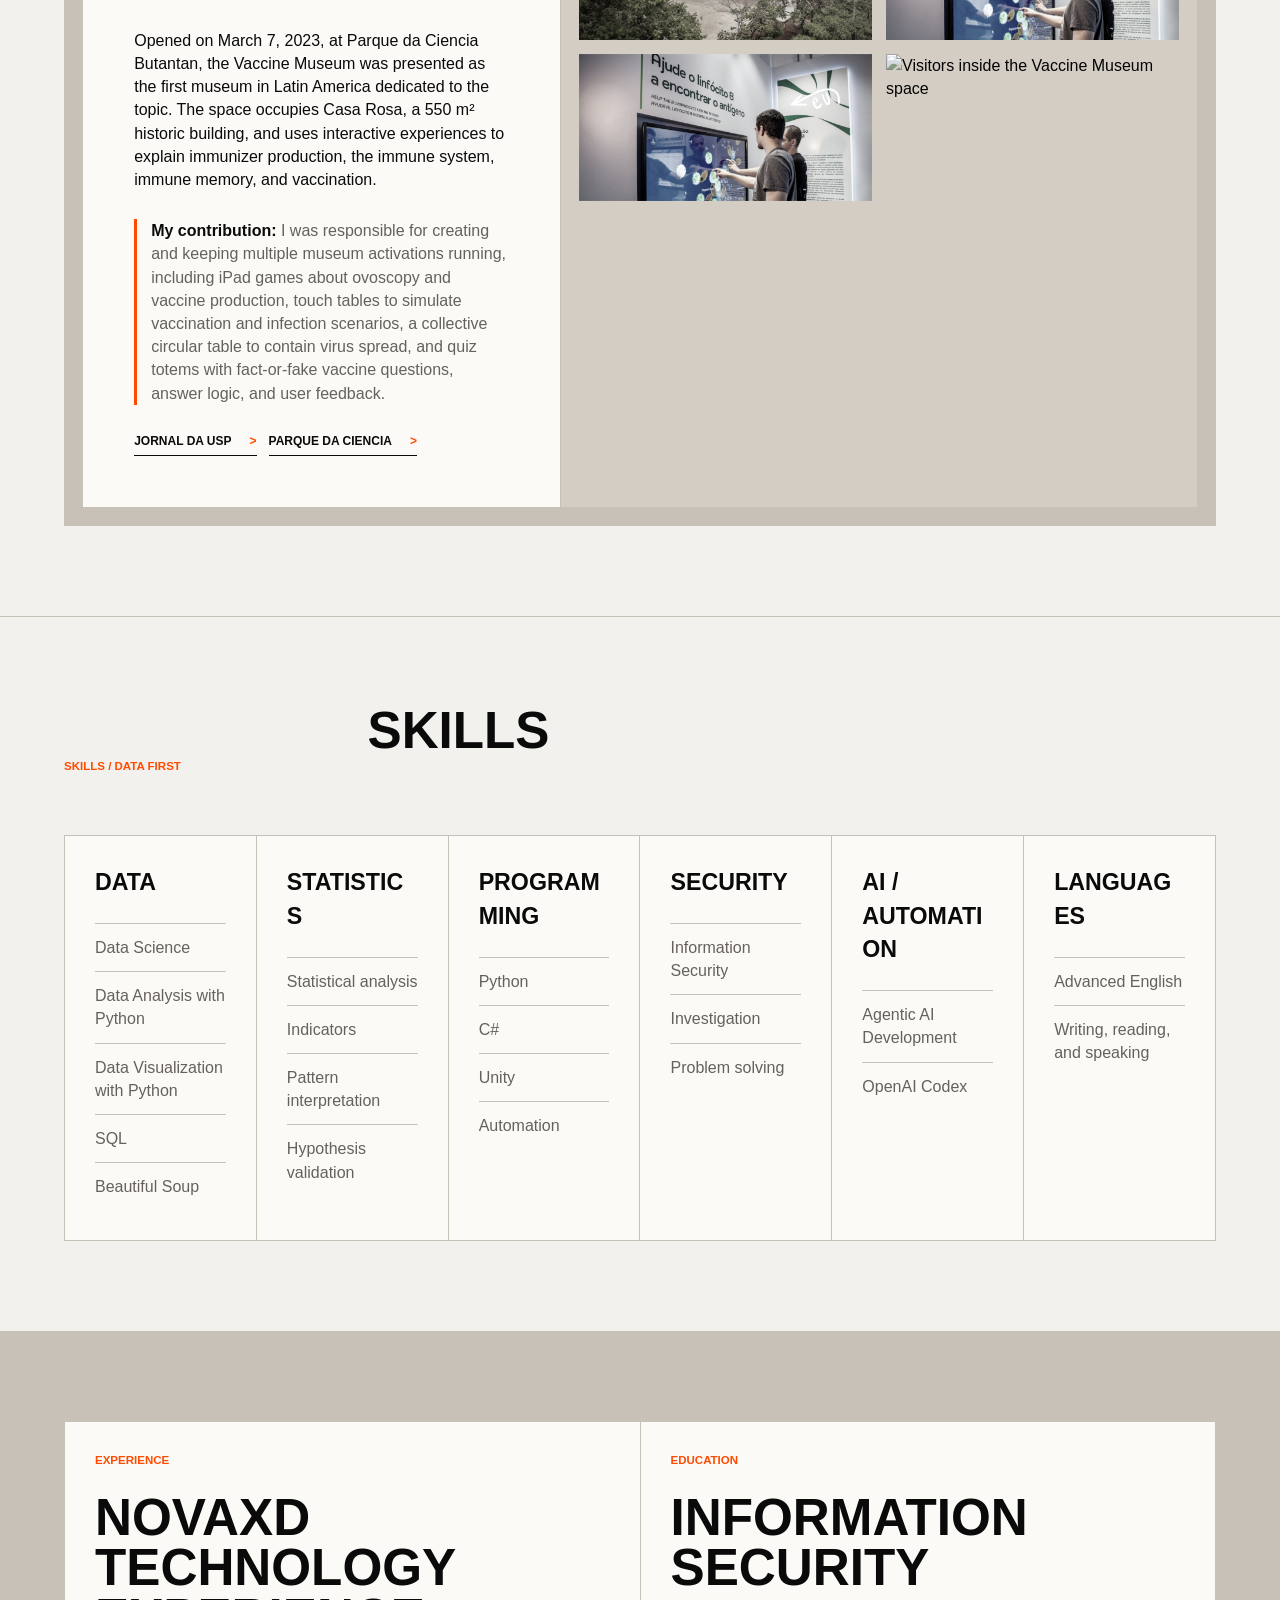
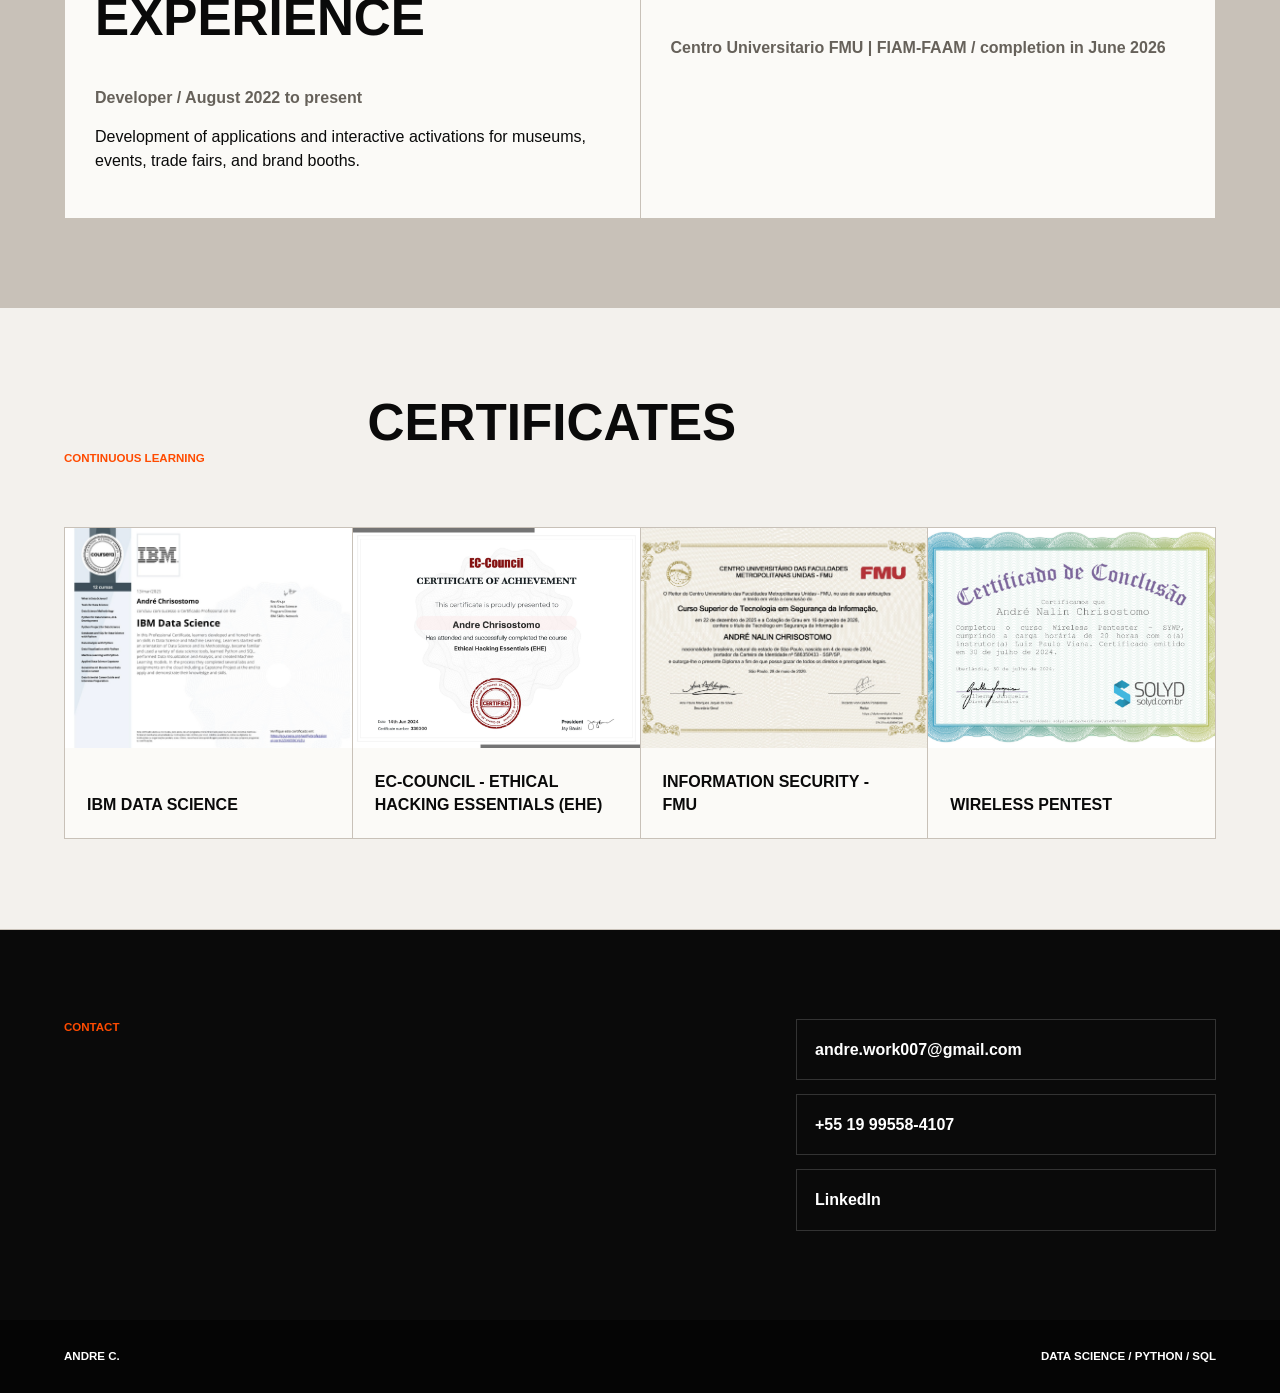
==== commit 12ef3ab9: "Add downloadable resume PDFs" ====
--- a/en.html
+++ b/en.html
@@ -9,7 +9,6 @@
     >
     <title>Andre Nalin Chrisostomo | Data Science, Python and SQL</title>
     <link rel="stylesheet" href="styles.css">
-    <script src="print.js" defer></script>
   </head>
   <body>
     <header class="site-header" aria-label="Main navigation">
@@ -24,7 +23,7 @@
         <a href="index.html">PT</a>
         <a href="en.html" aria-current="page">EN</a>
       </div>
-      <button class="print-button" type="button" data-print>Generate PDF</button>
+      <a class="pdf-button" href="andre-chrisostomo-resume-en.pdf" download>Download PDF</a>
     </header>
 
     <main id="top">
--- a/styles.css
+++ b/styles.css
@@ -55,7 +55,7 @@
 .brand,
 .site-header nav a,
 .language-switch a,
-.print-button {
+.pdf-button {
   display: flex;
   align-items: center;
   border-right: 1px solid var(--line);
@@ -66,7 +66,7 @@
   text-transform: uppercase;
 }
 
-.print-button {
+.pdf-button {
   border-top: 0;
   border-bottom: 0;
   border-left: 0;
@@ -91,7 +91,7 @@
 
 .site-header nav a:hover,
 .language-switch a:hover,
-.print-button:hover,
+.pdf-button:hover,
 .link-row a:hover,
 .contact a:hover {
   color: var(--accent);
@@ -567,7 +567,7 @@
     justify-content: center;
   }
 
-  .print-button {
+  .pdf-button {
     min-height: 48px;
     justify-content: center;
   }
@@ -624,7 +624,7 @@
   .brand,
   .site-header nav a,
   .language-switch a,
-  .print-button {
+  .pdf-button {
     padding: 0 16px;
   }
 
@@ -659,78 +659,3 @@
     flex-direction: column;
   }
 }
-
-@media print {
-  @page {
-    margin: 12mm;
-  }
-
-  html {
-    scroll-behavior: auto;
-  }
-
-  body {
-    background: white;
-    color: black;
-  }
-
-  .site-header,
-  .hero-actions,
-  .tab-list,
-  .project-tabs > input {
-    display: none !important;
-  }
-
-  .hero,
-  .metrics,
-  .section-head,
-  .tab-panel,
-  .skills-grid,
-  .certificate-grid,
-  .split,
-  .contact {
-    display: grid !important;
-    grid-template-columns: 1fr !important;
-  }
-
-  .hero,
-  .section,
-  .contact {
-    padding: 18px 0;
-  }
-
-  .hero-photo {
-    min-height: auto;
-  }
-
-  .hero-photo img {
-    max-height: 220px;
-    object-fit: contain;
-  }
-
-  .project-tabs {
-    overflow: visible;
-    border: 0;
-  }
-
-  .tab-panel {
-    page-break-inside: avoid;
-    break-inside: avoid;
-    margin-bottom: 16px;
-    padding: 0;
-  }
-
-  .project-gallery {
-    grid-template-columns: repeat(2, 1fr);
-  }
-
-  .project-gallery img,
-  .certificate-grid img {
-    max-height: 180px;
-    object-fit: contain;
-  }
-
-  a {
-    color: black;
-  }
-}
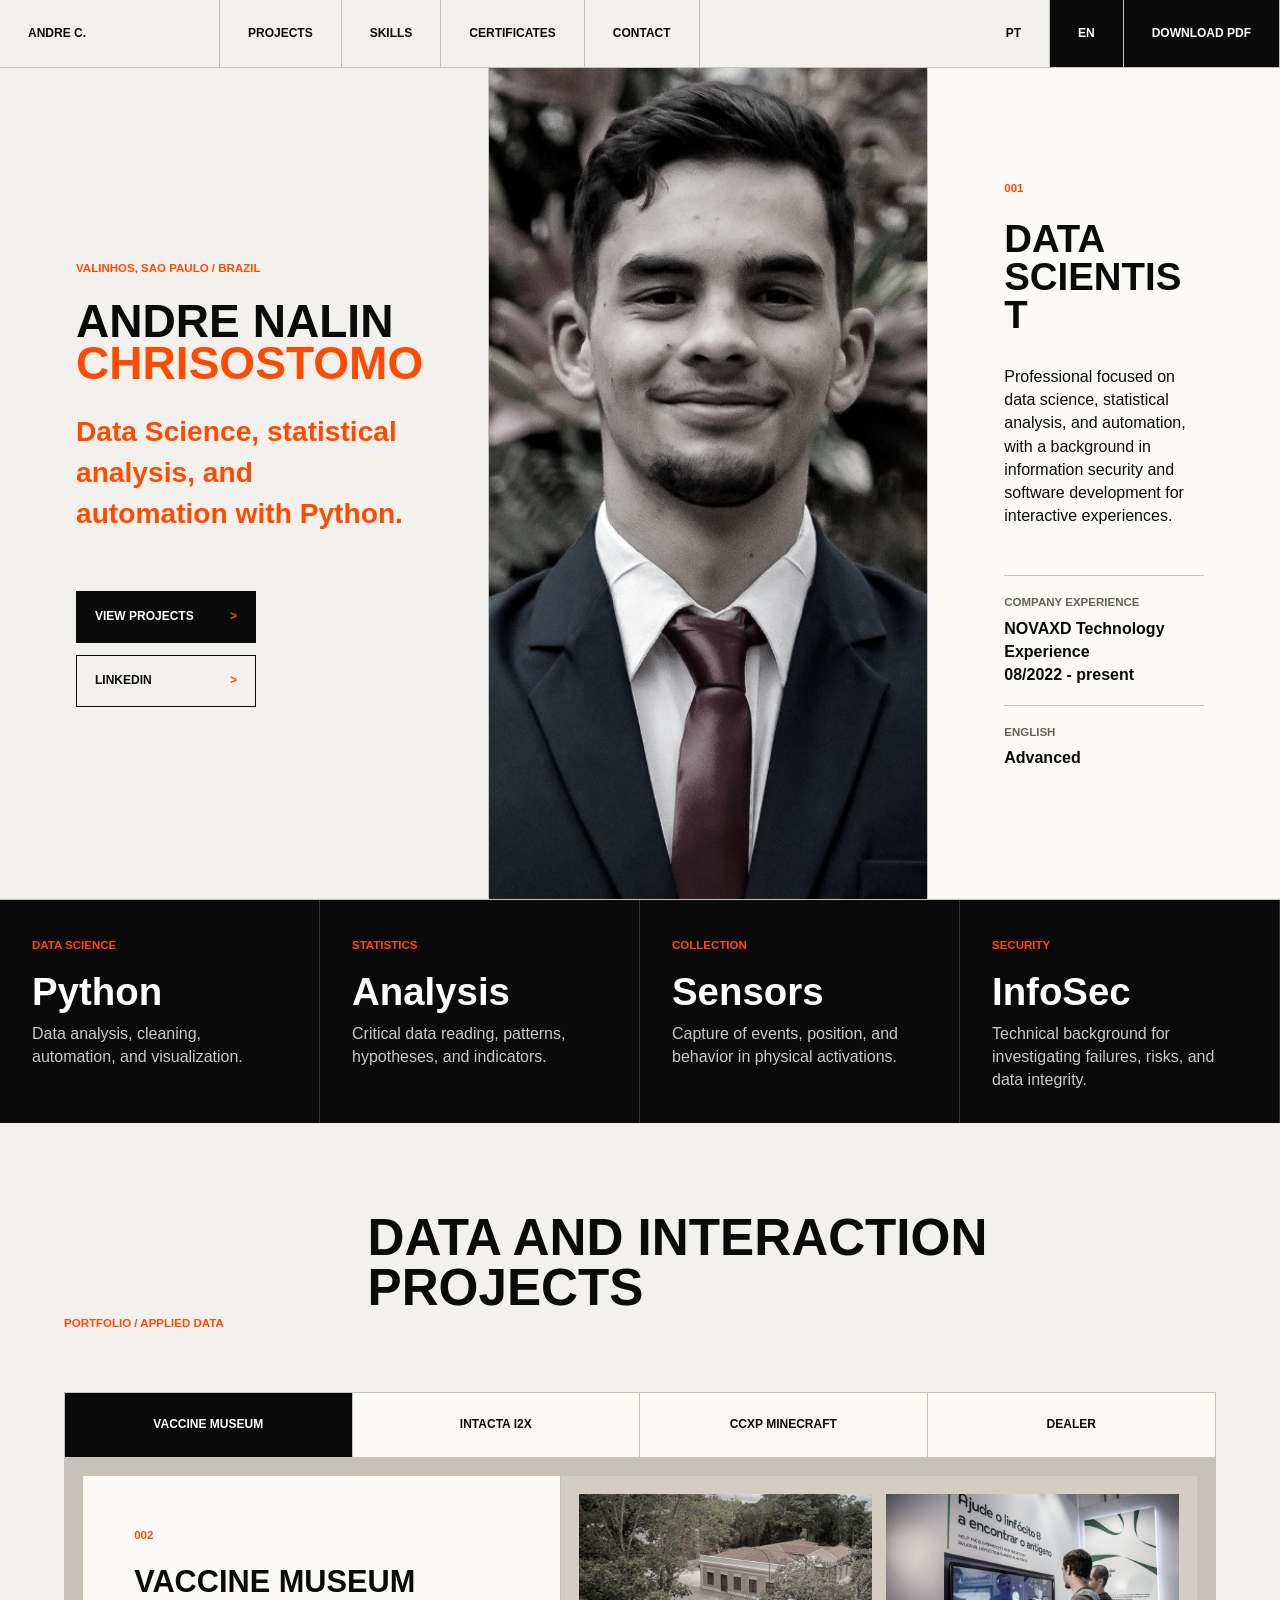
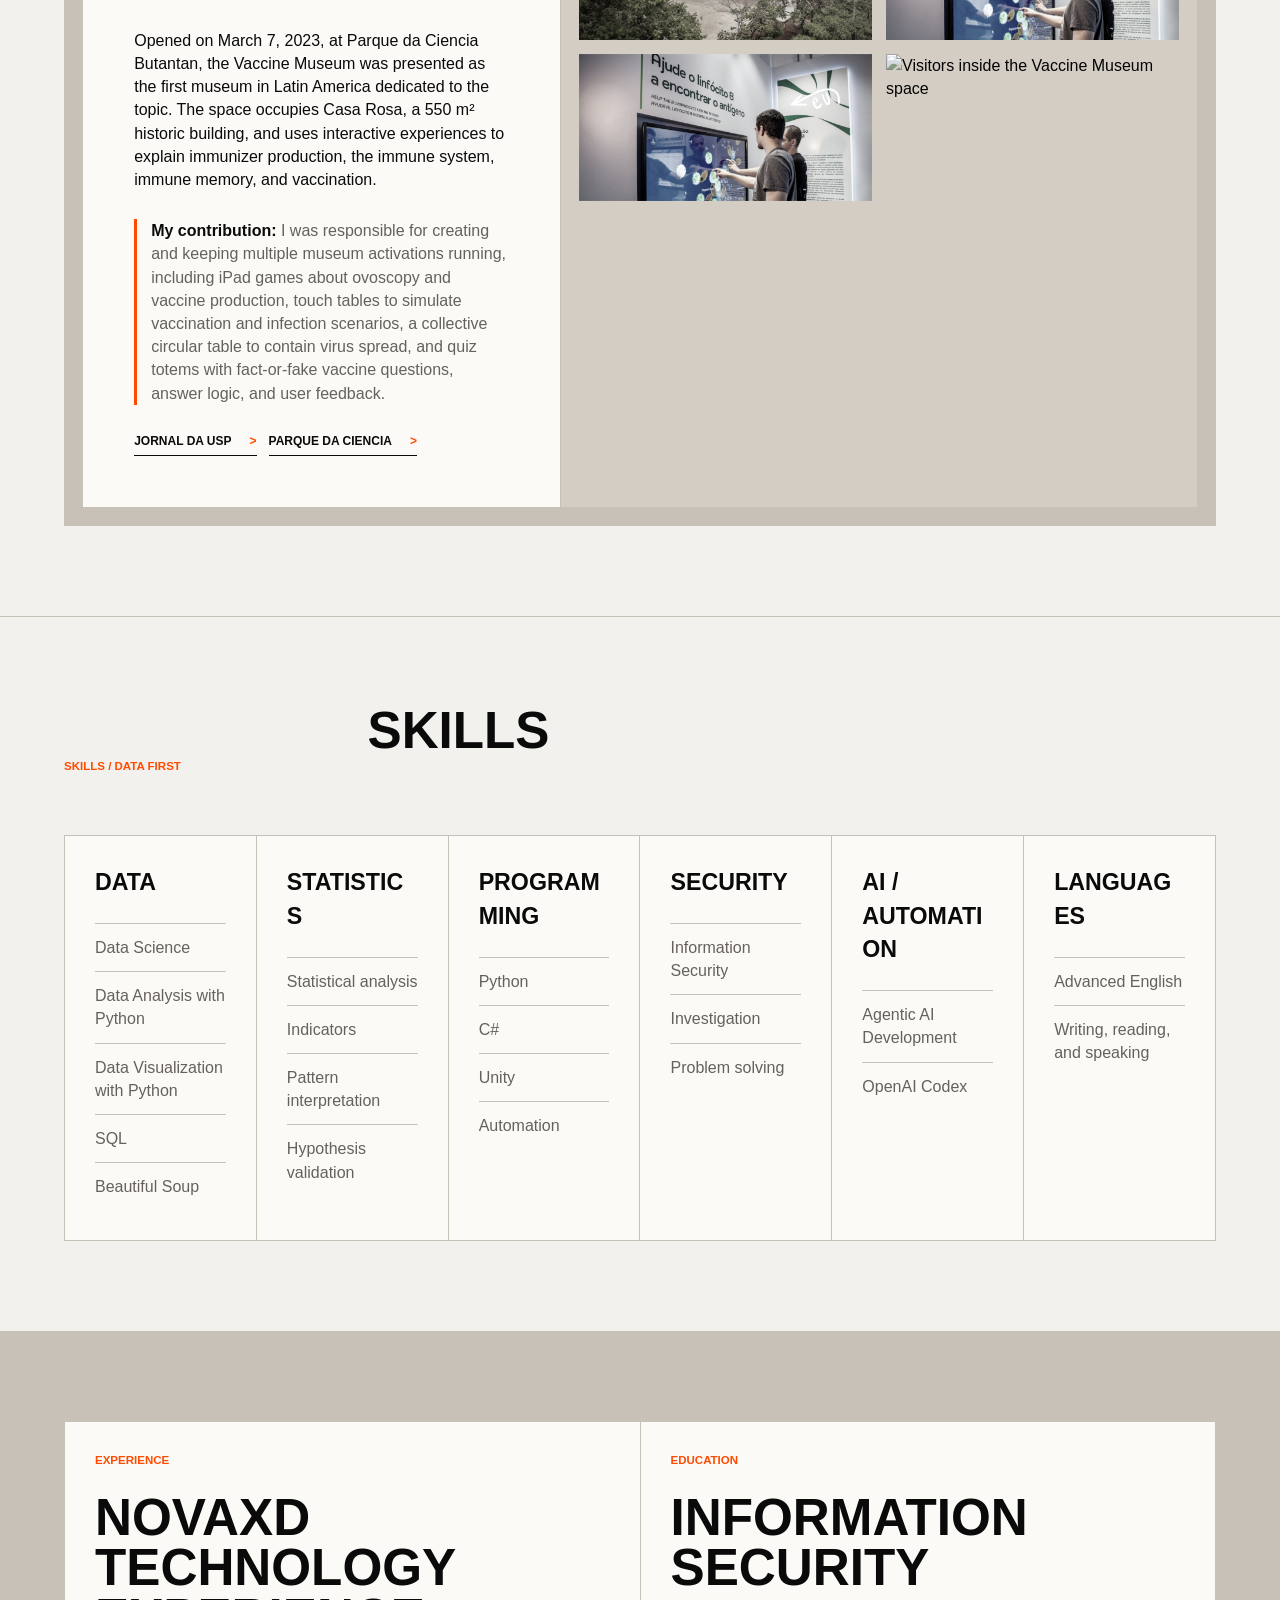
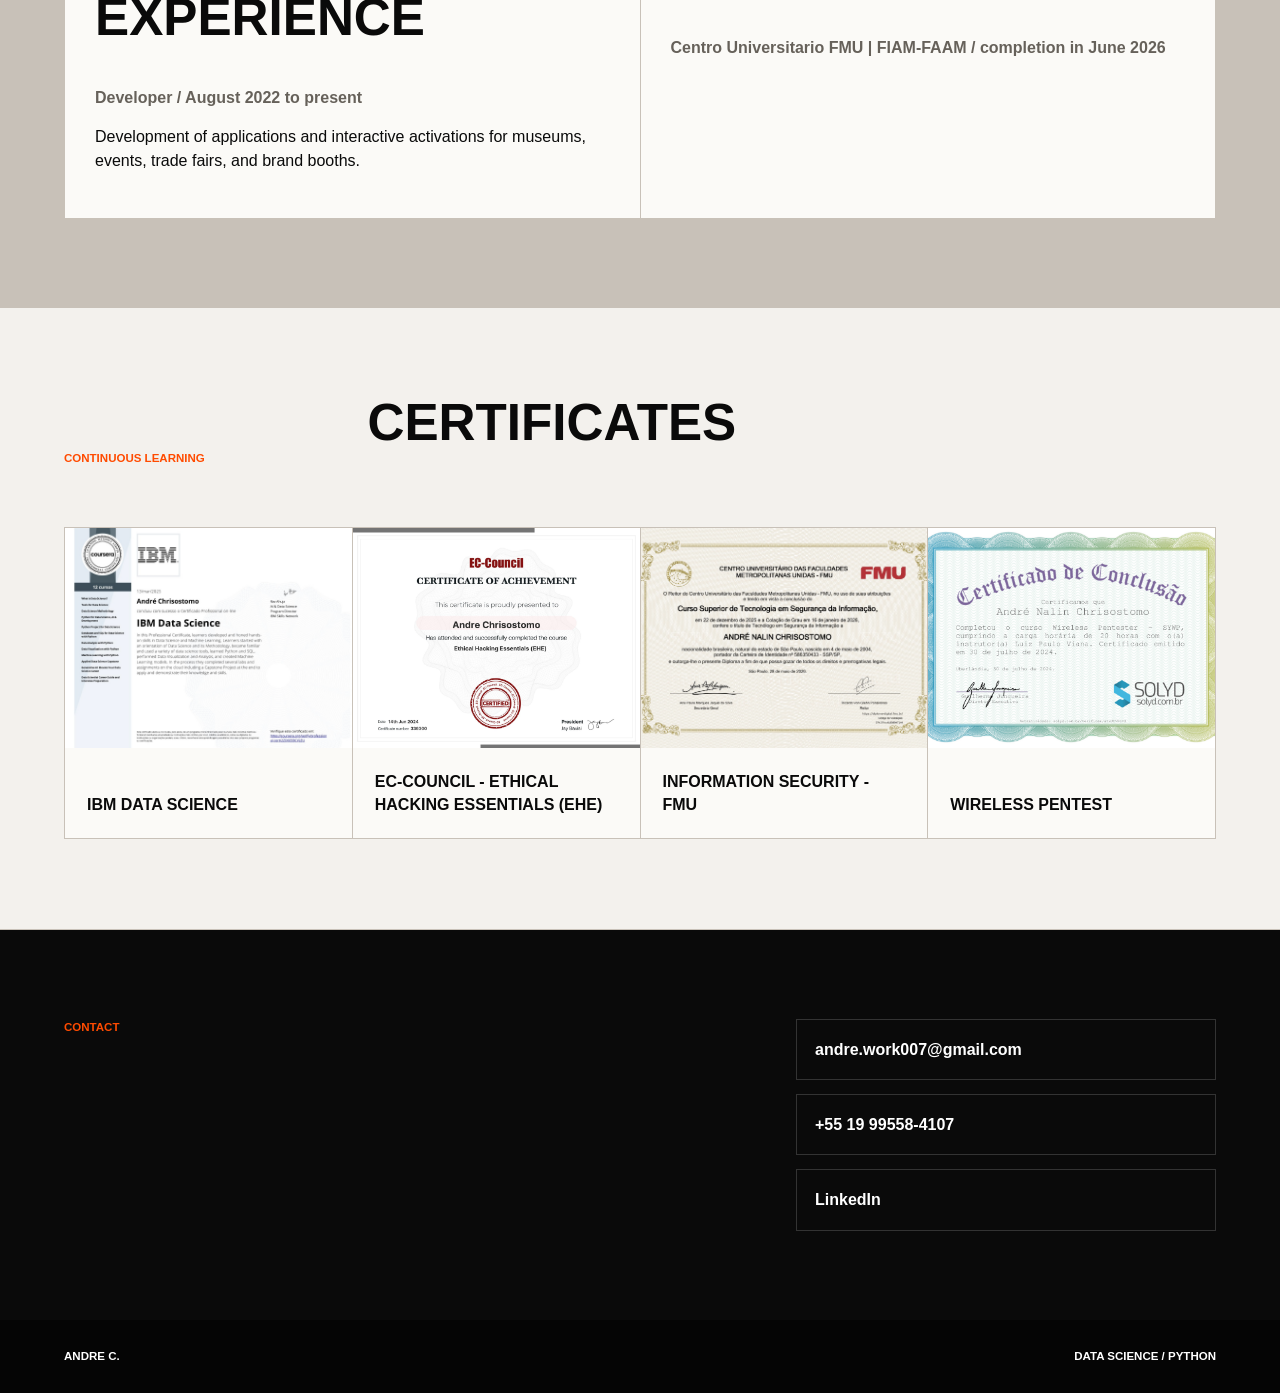
==== commit 7249cfaf: "Update resume headline and profile photo" ====
--- a/en.html
+++ b/en.html
@@ -5,9 +5,9 @@
     <meta name="viewport" content="width=device-width, initial-scale=1">
     <meta
       name="description"
-      content="Resume of Andre Nalin Chrisostomo: data science, statistical analysis, Python, SQL, and data-oriented interactive projects."
+      content="Resume of Andre Nalin Chrisostomo: data science, statistical analysis, Python, and data-oriented interactive projects."
     >
-    <title>Andre Nalin Chrisostomo | Data Science, Python and SQL</title>
+    <title>Andre Nalin Chrisostomo | Data Science and Python</title>
     <link rel="stylesheet" href="styles.css">
   </head>
   <body>
@@ -34,7 +34,7 @@
             ANDRE NALIN<br>
             <span>CHRISOSTOMO</span>
           </h1>
-          <p class="lead">Data Science, statistical analysis, and automation with Python/SQL.</p>
+          <p class="lead">Data Science, statistical analysis, and automation with Python.</p>
           <div class="hero-actions" aria-label="Primary actions">
             <a class="button primary" href="#projetos">View projects</a>
             <a
@@ -72,7 +72,7 @@
       <section class="metrics" aria-label="Focus areas">
         <article>
           <span>Data Science</span>
-          <strong>Python + SQL</strong>
+          <strong>Python</strong>
           <p>Data analysis, cleaning, automation, and visualization.</p>
         </article>
         <article>
@@ -373,7 +373,7 @@
 
     <footer class="site-footer">
       <span>ANDRE C.</span>
-      <span>Data Science / Python / SQL</span>
+      <span>Data Science / Python</span>
     </footer>
   </body>
 </html>
